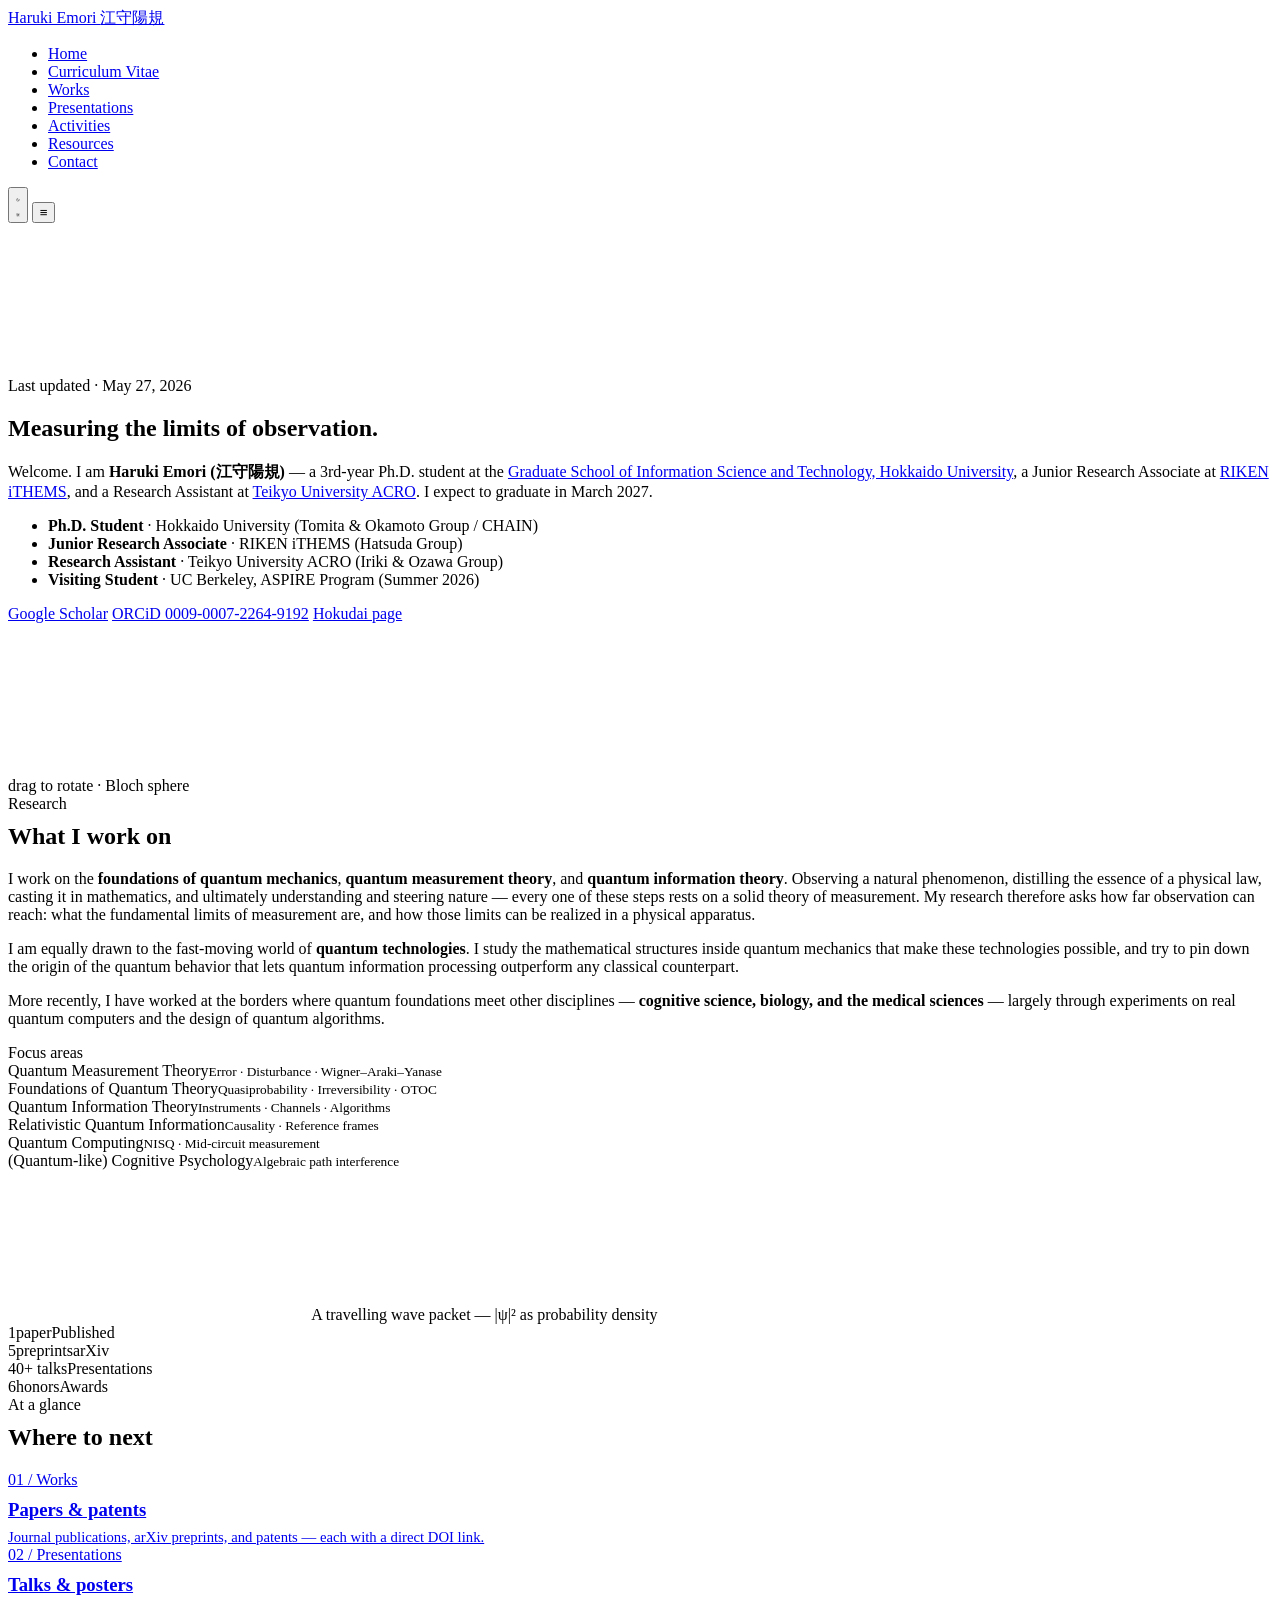
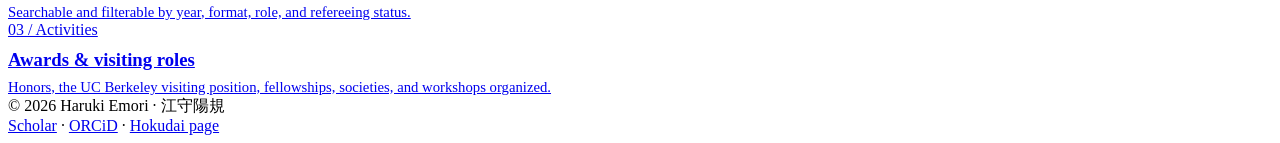
==== index.html @ 1e2b25ac "Add files via upload" ====
<!DOCTYPE html>
<html lang="en">
<head>
  <meta charset="UTF-8" />
  <meta name="viewport" content="width=device-width, initial-scale=1.0" />
  <title>Haruki Emori — Quantum Measurement &amp; Foundations</title>
  <meta name="description" content="Personal site of Haruki Emori (江守陽規) — Ph.D. student at Hokkaido University working on quantum measurement theory, foundations of quantum theory, and quantum information." />
  <script>(function(){try{if(localStorage.getItem('he-theme')==='light')document.documentElement.setAttribute('data-theme','light');}catch(e){}})();</script>
  <link rel="preconnect" href="https://fonts.googleapis.com">
  <link rel="preconnect" href="https://fonts.gstatic.com" crossorigin>
  <link href="https://fonts.googleapis.com/css2?family=Fraunces:ital,opsz,wght@0,9..144,400;0,9..144,500;0,9..144,600;1,9..144,400;1,9..144,500&amp;family=IBM+Plex+Mono:wght@400;500&amp;family=IBM+Plex+Sans:wght@300;400;500;600;700&amp;display=swap" rel="stylesheet">
  <link rel="stylesheet" href="assets/css/style.css">
</head>
<body>
  <div class="bg-field"></div>
  <div class="bg-grid"></div>
  <div class="bg-noise"></div>

  <header class="site-header">
    <div class="wrap nav-inner">
      <a href="index.html" class="brand">
        <span class="brand-mark"></span>
        <span>Haruki Emori <span class="brand-jp">江守陽規</span></span>
      </a>
      <nav class="primary" aria-label="Primary">
        <ul>
          <li><a href="index.html" class="active">Home</a></li>
          <li><a href="cv.html">Curriculum Vitae</a></li>
          <li><a href="works.html">Works</a></li>
          <li><a href="presentations.html">Presentations</a></li>
          <li><a href="activities.html">Activities</a></li>
          <li><a href="resources.html">Resources</a></li>
          <li><a href="contact.html">Contact</a></li>
        </ul>
      </nav>
      <div class="nav-cluster">
        <button class="theme-toggle" aria-label="Toggle light and dark theme" title="Toggle theme">
          <svg class="icon-moon" viewBox="0 0 24 24" fill="none" stroke="currentColor" stroke-width="2" stroke-linecap="round" stroke-linejoin="round"><path d="M21 12.79A9 9 0 1 1 11.21 3 7 7 0 0 0 21 12.79z"/></svg>
          <svg class="icon-sun" viewBox="0 0 24 24" fill="none" stroke="currentColor" stroke-width="2" stroke-linecap="round" stroke-linejoin="round"><circle cx="12" cy="12" r="4"/><path d="M12 2v2M12 20v2M4.93 4.93l1.41 1.41M17.66 17.66l1.41 1.41M2 12h2M20 12h2M6.34 17.66l-1.41 1.41M19.07 4.93l-1.41 1.41"/></svg>
        </button>
        <button class="nav-toggle" aria-label="Toggle navigation" aria-expanded="false">≡</button>
      </div>
    </div>
  </header>

  <main>
    <!-- ============ HERO ============ -->
    <section class="hero wrap reveal">
      <canvas id="interference" class="interference" aria-hidden="true"></canvas>

      <div class="hero-grid">
        <div>
          <div class="update-banner">
            <span class="pulse-dot"></span>
            Last updated · May 27, 2026
          </div>

          <h1 class="hero-title">
            Measuring the limits of <span class="accent">observation</span>.
          </h1>
          <p class="hero-sub">
            Welcome. I am <strong>Haruki Emori (江守陽規)</strong> — a 3rd-year Ph.D. student at the
            <a href="https://www.ist.hokudai.ac.jp/eng/">Graduate School of Information Science and Technology, Hokkaido University</a>,
            a Junior Research Associate at <a href="https://ithems.riken.jp/en">RIKEN iTHEMS</a>,
            and a Research Assistant at <a href="https://www.teikyo-u.ac.jp/en/affiliate/acro">Teikyo University ACRO</a>.
            I expect to graduate in March 2027.
          </p>

          <ul class="hero-roles">
            <li><strong>Ph.D. Student</strong> · Hokkaido University (Tomita &amp; Okamoto Group / CHAIN)</li>
            <li><strong>Junior Research Associate</strong> · RIKEN iTHEMS (Hatsuda Group)</li>
            <li><strong>Research Assistant</strong> · Teikyo University ACRO (Iriki &amp; Ozawa Group)</li>
            <li><strong>Visiting Student</strong> · UC Berkeley, ASPIRE Program (Summer 2026)</li>
          </ul>

          <div class="id-links">
            <a class="id-link" href="https://scholar.google.com/citations?user=4PC7-ycAAAAJ" target="_blank" rel="noopener"><span class="dot"></span> Google Scholar</a>
            <a class="id-link" href="https://orcid.org/0009-0007-2264-9192" target="_blank" rel="noopener"><span class="dot"></span> ORCiD 0009-0007-2264-9192</a>
            <a class="id-link" href="https://sites.google.com/elms.hokudai.ac.jp/haruki-emori/home" target="_blank" rel="noopener"><span class="dot"></span> Hokudai page</a>
          </div>
        </div>

        <div class="bloch-wrap" aria-hidden="true">
          <canvas id="bloch"></canvas>
          <div class="bloch-hint">drag to rotate · Bloch sphere</div>
        </div>
      </div>
    </section>

    <!-- ============ RESEARCH ============ -->
    <section class="block wrap reveal">
      <div class="block-head">
        <div>
          <span class="eyebrow">Research</span>
          <h2 style="margin-top:10px;">What I work on</h2>
        </div>
      </div>

      <div class="two-col">
        <div class="lead-prose">
          <p>
            I work on the <strong>foundations of quantum mechanics</strong>,
            <strong>quantum measurement theory</strong>, and <strong>quantum information theory</strong>.
            Observing a natural phenomenon, distilling the essence of a physical law, casting it in mathematics,
            and ultimately understanding and steering nature — every one of these steps rests on a solid theory of
            measurement. My research therefore asks how far observation can reach: what the fundamental limits of
            measurement are, and how those limits can be realized in a physical apparatus.
          </p>
          <p>
            I am equally drawn to the fast-moving world of <strong>quantum technologies</strong>. I study the
            mathematical structures inside quantum mechanics that make these technologies possible, and try to pin
            down the origin of the quantum behavior that lets quantum information processing outperform any classical
            counterpart.
          </p>
          <p>
            More recently, I have worked at the borders where quantum foundations meet other disciplines —
            <strong>cognitive science, biology, and the medical sciences</strong> — largely through experiments on
            real quantum computers and the design of quantum algorithms.
          </p>
        </div>

        <div>
          <span class="eyebrow">Focus areas</span>
          <div class="interests" style="grid-template-columns:1fr;">
            <div class="interest">Quantum Measurement Theory<small>Error · Disturbance · Wigner–Araki–Yanase</small></div>
            <div class="interest">Foundations of Quantum Theory<small>Quasiprobability · Irreversibility · OTOC</small></div>
            <div class="interest">Quantum Information Theory<small>Instruments · Channels · Algorithms</small></div>
            <div class="interest">Relativistic Quantum Information<small>Causality · Reference frames</small></div>
            <div class="interest">Quantum Computing<small>NISQ · Mid-circuit measurement</small></div>
            <div class="interest">(Quantum-like) Cognitive Psychology<small>Algebraic path interference</small></div>
          </div>
        </div>
      </div>

      <!-- Wavefunction / probability cloud strip -->
      <div class="wave-strip">
        <canvas id="wave" aria-hidden="true"></canvas>
        <span class="wave-caption">A travelling wave packet — |ψ|² as probability density</span>
      </div>

      <div class="stats">
        <div class="stat"><span class="stat-num">1<span class="unit">paper</span></span><span class="stat-label">Published</span></div>
        <div class="stat"><span class="stat-num">5<span class="unit">preprints</span></span><span class="stat-label">arXiv</span></div>
        <div class="stat"><span class="stat-num">40<span class="unit">+ talks</span></span><span class="stat-label">Presentations</span></div>
        <div class="stat"><span class="stat-num">6<span class="unit">honors</span></span><span class="stat-label">Awards</span></div>
      </div>
    </section>

    <!-- ============ AT A GLANCE ============ -->
    <section class="block wrap reveal">
      <div class="block-head">
        <div>
          <span class="eyebrow">At a glance</span>
          <h2 style="margin-top:10px;">Where to next</h2>
        </div>
      </div>
      <div class="quick-grid">
        <a href="works.html" class="card">
          <span class="eyebrow">01 / Works</span>
          <h3 style="margin:10px 0 8px;">Papers &amp; patents</h3>
          <p style="color:var(--ink-mute); font-size:0.92rem; margin:0;">Journal publications, arXiv preprints, and patents — each with a direct DOI link.</p>
        </a>
        <a href="presentations.html" class="card">
          <span class="eyebrow">02 / Presentations</span>
          <h3 style="margin:10px 0 8px;">Talks &amp; posters</h3>
          <p style="color:var(--ink-mute); font-size:0.92rem; margin:0;">Searchable and filterable by year, format, role, and refereeing status.</p>
        </a>
        <a href="activities.html" class="card">
          <span class="eyebrow">03 / Activities</span>
          <h3 style="margin:10px 0 8px;">Awards &amp; visiting roles</h3>
          <p style="color:var(--ink-mute); font-size:0.92rem; margin:0;">Honors, the UC Berkeley visiting position, fellowships, societies, and workshops organized.</p>
        </a>
      </div>
    </section>
  </main>

  <footer class="site-footer">
    <div class="wrap foot-inner">
      <div>© 2026 Haruki Emori · 江守陽規</div>
      <div>
        <a href="https://scholar.google.com/citations?user=4PC7-ycAAAAJ">Scholar</a> ·
        <a href="https://orcid.org/0009-0007-2264-9192">ORCiD</a> ·
        <a href="https://sites.google.com/elms.hokudai.ac.jp/haruki-emori/home">Hokudai page</a>
      </div>
    </div>
  </footer>

  <script src="assets/js/site.js"></script>
  <script>
    startInterference("interference");
    startBloch("bloch");
    startWavefunction("wave");
  </script>
</body>
</html>
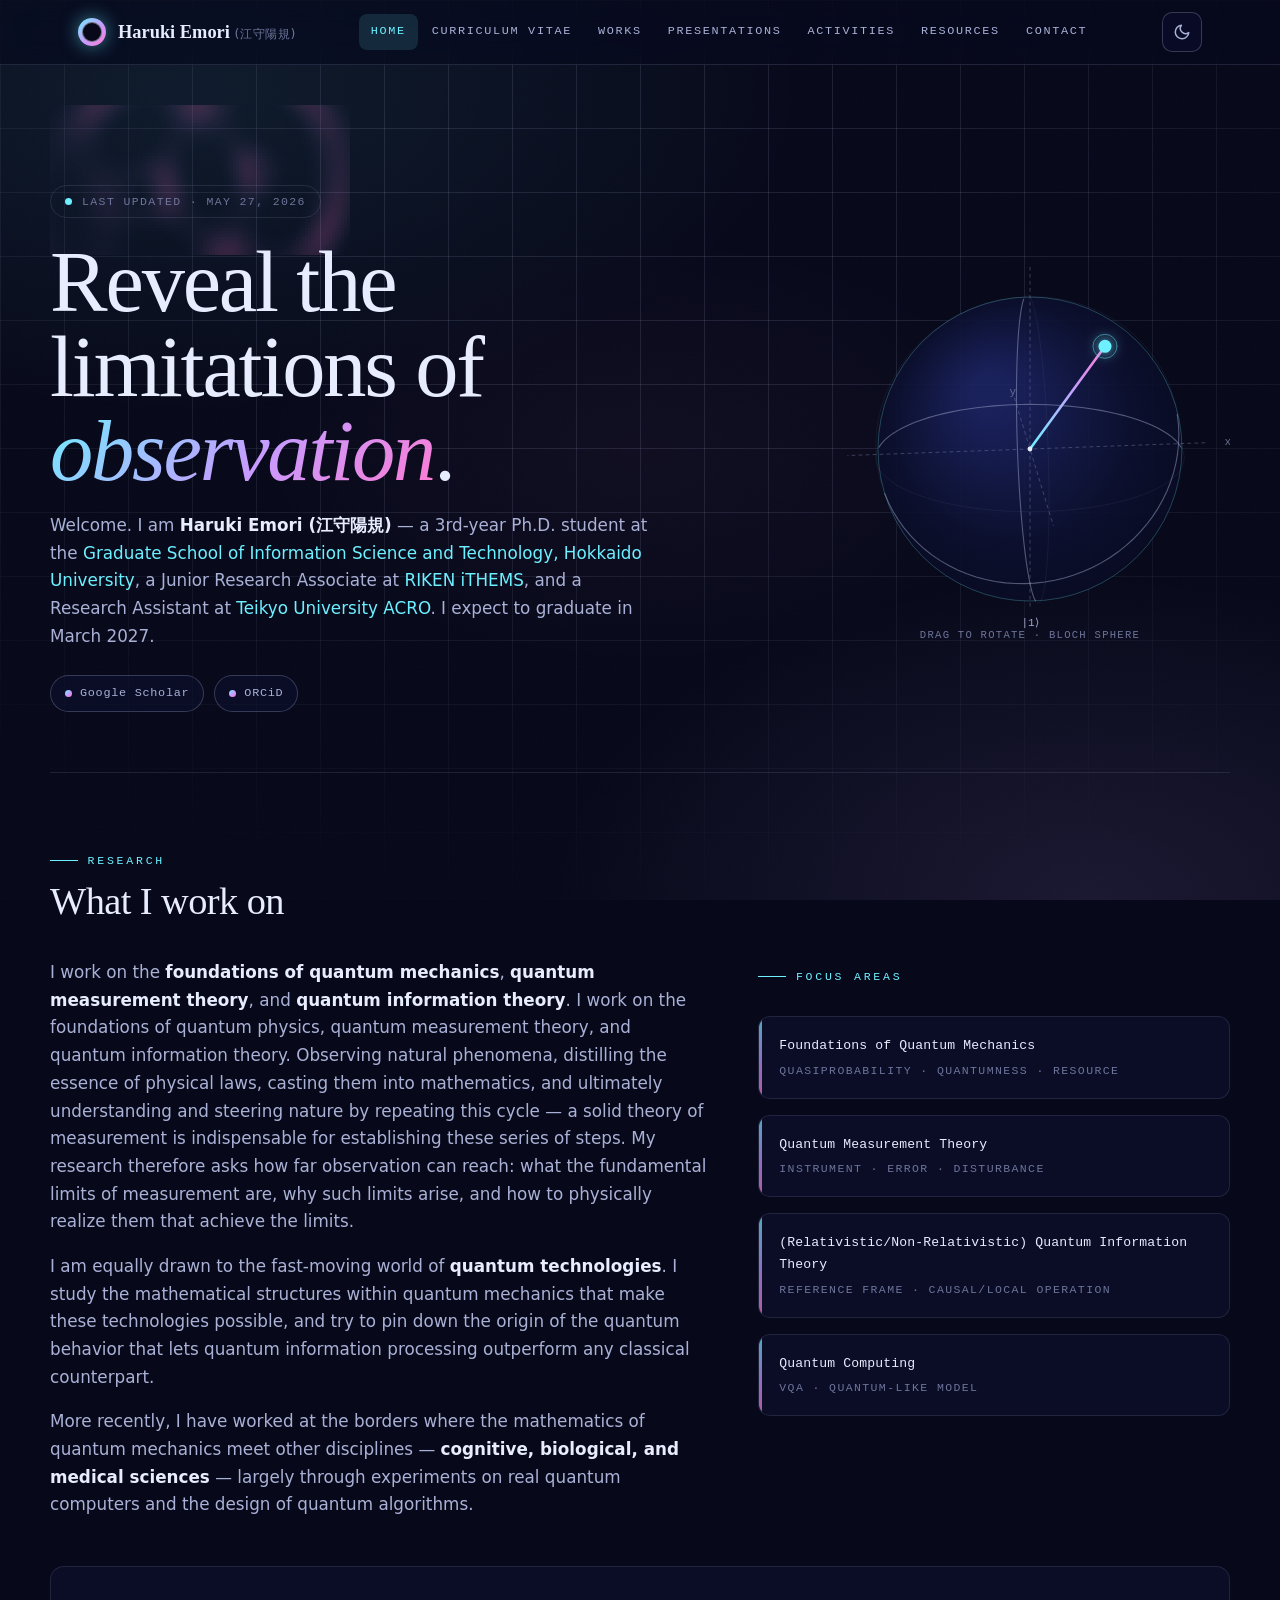
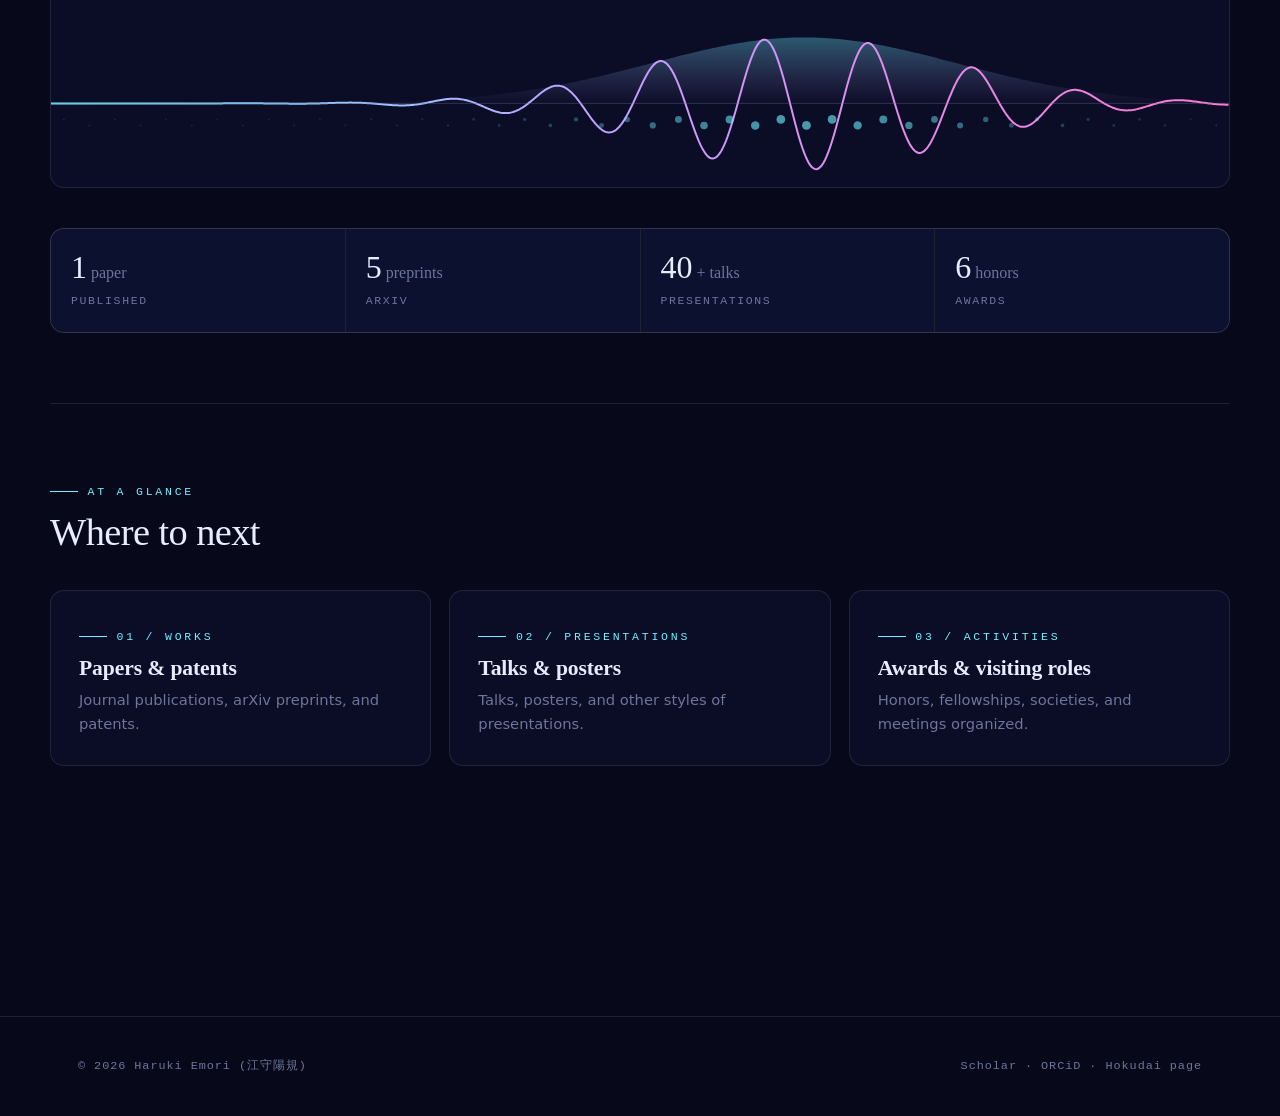
==== commit ea817545: "Update name formatting and text clarity in index.html" ====
--- a/index.html
+++ b/index.html
@@ -20,7 +20,7 @@
     <div class="wrap nav-inner">
       <a href="index.html" class="brand">
         <span class="brand-mark"></span>
-        <span>Haruki Emori <span class="brand-jp">江守陽規</span></span>
+        <span>Haruki Emori <span class="brand-jp">(江守陽規)</span></span>
       </a>
       <nav class="primary" aria-label="Primary">
         <ul>
@@ -56,7 +56,7 @@
           </div>
 
           <h1 class="hero-title">
-            Measuring the limits of <span class="accent">observation</span>.
+            Reveal the limitations of <span class="accent">observation</span>.
           </h1>
           <p class="hero-sub">
             Welcome. I am <strong>Haruki Emori (江守陽規)</strong> — a 3rd-year Ph.D. student at the
@@ -66,17 +66,9 @@
             I expect to graduate in March 2027.
           </p>
 
-          <ul class="hero-roles">
-            <li><strong>Ph.D. Student</strong> · Hokkaido University (Tomita &amp; Okamoto Group / CHAIN)</li>
-            <li><strong>Junior Research Associate</strong> · RIKEN iTHEMS (Hatsuda Group)</li>
-            <li><strong>Research Assistant</strong> · Teikyo University ACRO (Iriki &amp; Ozawa Group)</li>
-            <li><strong>Visiting Student</strong> · UC Berkeley, ASPIRE Program (Summer 2026)</li>
-          </ul>
-
           <div class="id-links">
             <a class="id-link" href="https://scholar.google.com/citations?user=4PC7-ycAAAAJ" target="_blank" rel="noopener"><span class="dot"></span> Google Scholar</a>
-            <a class="id-link" href="https://orcid.org/0009-0007-2264-9192" target="_blank" rel="noopener"><span class="dot"></span> ORCiD 0009-0007-2264-9192</a>
-            <a class="id-link" href="https://sites.google.com/elms.hokudai.ac.jp/haruki-emori/home" target="_blank" rel="noopener"><span class="dot"></span> Hokudai page</a>
+            <a class="id-link" href="https://orcid.org/0009-0007-2264-9192" target="_blank" rel="noopener"><span class="dot"></span> ORCiD</a>
           </div>
         </div>
 
@@ -101,20 +93,22 @@
           <p>
             I work on the <strong>foundations of quantum mechanics</strong>,
             <strong>quantum measurement theory</strong>, and <strong>quantum information theory</strong>.
-            Observing a natural phenomenon, distilling the essence of a physical law, casting it in mathematics,
-            and ultimately understanding and steering nature — every one of these steps rests on a solid theory of
-            measurement. My research therefore asks how far observation can reach: what the fundamental limits of
-            measurement are, and how those limits can be realized in a physical apparatus.
+            I work on the foundations of quantum physics, quantum measurement theory, and quantum information theory.
+            Observing natural phenomena, distilling the essence of physical laws, casting them into mathematics, 
+            and ultimately understanding and steering nature by repeating this cycle — a solid theory of measurement 
+            is indispensable for establishing these series of steps. My research therefore asks how far observation 
+            can reach: what the fundamental limits of measurement are, why such limits arise, and how to physically 
+            realize them that achieve the limits.
           </p>
           <p>
             I am equally drawn to the fast-moving world of <strong>quantum technologies</strong>. I study the
-            mathematical structures inside quantum mechanics that make these technologies possible, and try to pin
+            mathematical structures within quantum mechanics that make these technologies possible, and try to pin
             down the origin of the quantum behavior that lets quantum information processing outperform any classical
             counterpart.
           </p>
           <p>
-            More recently, I have worked at the borders where quantum foundations meet other disciplines —
-            <strong>cognitive science, biology, and the medical sciences</strong> — largely through experiments on
+            More recently, I have worked at the borders where the mathematics of quantum mechanics meet other disciplines —
+            <strong>cognitive, biological, and medical sciences</strong> — largely through experiments on
             real quantum computers and the design of quantum algorithms.
           </p>
         </div>
@@ -122,12 +116,10 @@
         <div>
           <span class="eyebrow">Focus areas</span>
           <div class="interests" style="grid-template-columns:1fr;">
-            <div class="interest">Quantum Measurement Theory<small>Error · Disturbance · Wigner–Araki–Yanase</small></div>
-            <div class="interest">Foundations of Quantum Theory<small>Quasiprobability · Irreversibility · OTOC</small></div>
-            <div class="interest">Quantum Information Theory<small>Instruments · Channels · Algorithms</small></div>
-            <div class="interest">Relativistic Quantum Information<small>Causality · Reference frames</small></div>
-            <div class="interest">Quantum Computing<small>NISQ · Mid-circuit measurement</small></div>
-            <div class="interest">(Quantum-like) Cognitive Psychology<small>Algebraic path interference</small></div>
+            <div class="interest">Foundations of Quantum Mechanics<small>Quasiprobability · Quantumness · Resource</small></div>
+            <div class="interest">Quantum Measurement Theory<small>Instrument · Error · Disturbance</small></div>
+            <div class="interest">(Relativistic/Non-Relativistic) Quantum Information Theory<small>Reference frame · Causal/Local operation</small></div>
+            <div class="interest">Quantum Computing<small>VQA · Quantum-like model</small></div>
           </div>
         </div>
       </div>
@@ -135,7 +127,6 @@
       <!-- Wavefunction / probability cloud strip -->
       <div class="wave-strip">
         <canvas id="wave" aria-hidden="true"></canvas>
-        <span class="wave-caption">A travelling wave packet — |ψ|² as probability density</span>
       </div>
 
       <div class="stats">
@@ -158,17 +149,17 @@
         <a href="works.html" class="card">
           <span class="eyebrow">01 / Works</span>
           <h3 style="margin:10px 0 8px;">Papers &amp; patents</h3>
-          <p style="color:var(--ink-mute); font-size:0.92rem; margin:0;">Journal publications, arXiv preprints, and patents — each with a direct DOI link.</p>
+          <p style="color:var(--ink-mute); font-size:0.92rem; margin:0;">Journal publications, arXiv preprints, and patents.</p>
         </a>
         <a href="presentations.html" class="card">
           <span class="eyebrow">02 / Presentations</span>
           <h3 style="margin:10px 0 8px;">Talks &amp; posters</h3>
-          <p style="color:var(--ink-mute); font-size:0.92rem; margin:0;">Searchable and filterable by year, format, role, and refereeing status.</p>
+          <p style="color:var(--ink-mute); font-size:0.92rem; margin:0;">Talks, posters, and other styles of presentations.</p>
         </a>
         <a href="activities.html" class="card">
           <span class="eyebrow">03 / Activities</span>
           <h3 style="margin:10px 0 8px;">Awards &amp; visiting roles</h3>
-          <p style="color:var(--ink-mute); font-size:0.92rem; margin:0;">Honors, the UC Berkeley visiting position, fellowships, societies, and workshops organized.</p>
+          <p style="color:var(--ink-mute); font-size:0.92rem; margin:0;">Honors, fellowships, societies, and meetings organized.</p>
         </a>
       </div>
     </section>
@@ -176,7 +167,7 @@
 
   <footer class="site-footer">
     <div class="wrap foot-inner">
-      <div>© 2026 Haruki Emori · 江守陽規</div>
+      <div>© 2026 Haruki Emori (江守陽規)</div>
       <div>
         <a href="https://scholar.google.com/citations?user=4PC7-ycAAAAJ">Scholar</a> ·
         <a href="https://orcid.org/0009-0007-2264-9192">ORCiD</a> ·
--- a/assets/css/style.css
+++ b/assets/css/style.css
@@ -0,0 +1,580 @@
+/* =========================================================
+   Haruki Emori — personal site
+   A quantum-themed academic site with dual (dark / light)
+   palettes. Editorial serif display, monospaced metadata,
+   soft quantum-glow accents.
+
+   Theme is controlled by [data-theme="light"] on <html>.
+   Default (no attribute) = dark "observatory" mode.
+   ========================================================= */
+
+/* ----------------------------------------------------------
+   THEME TOKENS
+   ---------------------------------------------------------- */
+:root {
+  /* Dark "observatory" palette (default) */
+  --bg: #07091a;
+  --bg-elev: #0d1130;
+  --bg-soft: #11163a;
+  --panel: rgba(13, 17, 48, 0.55);
+  --panel-solid: #0d1130;
+
+  --ink: #e8ecff;
+  --ink-soft: #aab1d6;
+  --ink-mute: #6e759a;
+
+  --line: rgba(170, 177, 214, 0.14);
+  --line-strong: rgba(170, 177, 214, 0.28);
+
+  --cyan: #6df0ff;
+  --violet: #c79bff;
+  --magenta: #ff7ad1;
+  --amber: #ffd089;
+
+  /* link / accent ink that reads well on this bg */
+  --accent: #6df0ff;
+  --accent-ink: #6df0ff;
+  --on-accent: #07091a;
+
+  --grad-q: linear-gradient(135deg, #6df0ff 0%, #c79bff 55%, #ff7ad1 100%);
+
+  --header-bg: rgba(7, 9, 26, 0.62);
+  --chip-bg: rgba(13, 17, 48, 0.5);
+  --tag-neutral-bg: rgba(255, 255, 255, 0.04);
+
+  --shadow-1: 0 4px 30px rgba(0, 0, 0, 0.35);
+  --shadow-glow: 0 0 60px rgba(109, 240, 255, 0.08);
+
+  /* shared, theme-independent */
+  --serif: "Fraunces", "Cormorant Garamond", "Source Serif Pro", Georgia, serif;
+  --sans:  "IBM Plex Sans", "Inter", system-ui, -apple-system, sans-serif;
+  --mono:  "IBM Plex Mono", "JetBrains Mono", ui-monospace, monospace;
+
+  --maxw: 1180px;
+  --maxw-narrow: 920px;
+  --radius: 14px;
+
+  --bloch-grad-a: #1c2461;
+  --bloch-grad-b: #0d1130;
+  --bloch-grad-c: #07091a;
+}
+
+/* Light "daylight" palette */
+[data-theme="light"] {
+  --bg: #f6f7fb;
+  --bg-elev: #ffffff;
+  --bg-soft: #eef1f8;
+  --panel: rgba(255, 255, 255, 0.85);
+  --panel-solid: #ffffff;
+
+  --ink: #14183a;
+  --ink-soft: #3c4366;
+  --ink-mute: #6b7299;
+
+  --line: rgba(20, 24, 58, 0.12);
+  --line-strong: rgba(20, 24, 58, 0.24);
+
+  --cyan: #0a8fb0;
+  --violet: #7a4fd0;
+  --magenta: #c43c8f;
+  --amber: #b87400;
+
+  --accent: #0a7fae;
+  --accent-ink: #0a7fae;
+  --on-accent: #ffffff;
+
+  --grad-q: linear-gradient(135deg, #0a8fb0 0%, #7a4fd0 55%, #c43c8f 100%);
+
+  --header-bg: rgba(246, 247, 251, 0.78);
+  --chip-bg: rgba(255, 255, 255, 0.8);
+  --tag-neutral-bg: rgba(20, 24, 58, 0.04);
+
+  --shadow-1: 0 6px 30px rgba(20, 24, 58, 0.10);
+  --shadow-glow: 0 0 60px rgba(10, 143, 176, 0.06);
+
+  --bloch-grad-a: #dbe6ff;
+  --bloch-grad-b: #eef1fb;
+  --bloch-grad-c: #ffffff;
+}
+
+* { box-sizing: border-box; }
+html, body { margin: 0; padding: 0; }
+html { scroll-behavior: smooth; -webkit-text-size-adjust: 100%; }
+
+body {
+  background: var(--bg);
+  color: var(--ink);
+  font-family: var(--sans);
+  font-size: 16px;
+  line-height: 1.65;
+  font-feature-settings: "ss01", "cv11";
+  -webkit-font-smoothing: antialiased;
+  -moz-osx-font-smoothing: grayscale;
+  overflow-x: hidden;
+  transition: background-color 350ms ease, color 350ms ease;
+}
+
+/* ----------------------------------------------------------
+   ATMOSPHERIC BACKDROP
+   ---------------------------------------------------------- */
+.bg-field {
+  position: fixed; inset: 0; z-index: -3;
+  transition: opacity 350ms ease;
+  background:
+    radial-gradient(ellipse 80% 60% at 15% 10%, rgba(109, 240, 255, 0.08) 0%, transparent 60%),
+    radial-gradient(ellipse 70% 60% at 85% 100%, rgba(199, 155, 255, 0.10) 0%, transparent 60%),
+    radial-gradient(ellipse 50% 40% at 50% 50%, rgba(255, 122, 209, 0.04) 0%, transparent 60%),
+    var(--bg);
+}
+[data-theme="light"] .bg-field {
+  background:
+    radial-gradient(ellipse 80% 60% at 12% 6%, rgba(10, 143, 176, 0.10) 0%, transparent 55%),
+    radial-gradient(ellipse 70% 60% at 90% 100%, rgba(122, 79, 208, 0.10) 0%, transparent 55%),
+    radial-gradient(ellipse 50% 40% at 50% 50%, rgba(196, 60, 143, 0.05) 0%, transparent 60%),
+    var(--bg);
+}
+.bg-grid {
+  position: fixed; inset: 0; z-index: -2; pointer-events: none;
+  background-image:
+    linear-gradient(var(--line) 1px, transparent 1px),
+    linear-gradient(90deg, var(--line) 1px, transparent 1px);
+  background-size: 64px 64px;
+  mask-image: radial-gradient(ellipse 90% 80% at 50% 30%, #000 30%, transparent 90%);
+  -webkit-mask-image: radial-gradient(ellipse 90% 80% at 50% 30%, #000 30%, transparent 90%);
+}
+.bg-noise {
+  position: fixed; inset: 0; z-index: -1; pointer-events: none; opacity: 0.04;
+  background-image: url("data:image/svg+xml;utf8,<svg xmlns='http://www.w3.org/2000/svg' width='160' height='160'><filter id='n'><feTurbulence type='fractalNoise' baseFrequency='0.9' numOctaves='2' stitchTiles='stitch'/></filter><rect width='100%25' height='100%25' filter='url(%23n)' opacity='0.55'/></svg>");
+}
+[data-theme="light"] .bg-noise { opacity: 0.025; }
+
+/* ----------------------------------------------------------
+   TYPOGRAPHY
+   ---------------------------------------------------------- */
+h1, h2, h3, h4 { font-family: var(--serif); font-weight: 500; letter-spacing: -0.01em; line-height: 1.12; margin: 0; color: var(--ink); }
+h1 { font-size: clamp(2.6rem, 6vw, 4.6rem); }
+h2 { font-size: clamp(1.8rem, 3vw, 2.6rem); }
+h3 { font-size: 1.35rem; font-weight: 600; letter-spacing: -0.005em; }
+h4 { font-size: 1.05rem; font-weight: 600; }
+
+p { margin: 0 0 1em; color: var(--ink-soft); }
+a {
+  color: var(--accent-ink); text-decoration: none;
+  transition: color 160ms ease, border-color 160ms ease;
+  border-bottom: 1px solid transparent;
+}
+a:hover { color: var(--ink); border-bottom-color: var(--accent); }
+
+.mono { font-family: var(--mono); letter-spacing: -0.01em; }
+.uppercase { text-transform: uppercase; letter-spacing: 0.18em; }
+.eyebrow {
+  font-family: var(--mono);
+  font-size: 0.72rem;
+  text-transform: uppercase;
+  letter-spacing: 0.24em;
+  color: var(--accent-ink);
+  display: inline-flex;
+  align-items: center;
+  gap: 0.6rem;
+}
+.eyebrow::before { content: ""; width: 28px; height: 1px; background: var(--accent); display: inline-block; }
+
+/* ----------------------------------------------------------
+   LAYOUT
+   ---------------------------------------------------------- */
+.wrap { max-width: var(--maxw); margin: 0 auto; padding: 0 28px; }
+.wrap-narrow { max-width: var(--maxw-narrow); margin: 0 auto; padding: 0 28px; }
+main { padding: 40px 0 120px; }
+
+/* ----------------------------------------------------------
+   HEADER / NAV
+   ---------------------------------------------------------- */
+header.site-header {
+  position: sticky; top: 0; z-index: 50;
+  backdrop-filter: blur(14px) saturate(140%);
+  -webkit-backdrop-filter: blur(14px) saturate(140%);
+  background: var(--header-bg);
+  border-bottom: 1px solid var(--line);
+  transition: background-color 350ms ease, border-color 350ms ease;
+}
+.nav-inner { display: flex; align-items: center; justify-content: space-between; height: 64px; gap: 14px; }
+.brand {
+  display: flex; align-items: center; gap: 12px;
+  font-family: var(--serif); font-size: 1.15rem; font-weight: 600;
+  color: var(--ink); border-bottom: none !important; flex: 0 0 auto;
+}
+.brand:hover { color: var(--accent-ink); }
+.brand-mark {
+  width: 28px; height: 28px; border-radius: 50%;
+  background: var(--grad-q);
+  box-shadow: 0 0 18px rgba(109, 240, 255, 0.5);
+  position: relative; flex: 0 0 28px;
+}
+.brand-mark::after {
+  content: ""; position: absolute; inset: 4px;
+  border-radius: 50%; background: var(--bg);
+  border: 1px solid rgba(255, 255, 255, 0.4);
+}
+.brand-jp { font-family: var(--sans); font-size: 0.78rem; color: var(--ink-mute); letter-spacing: 0.05em; font-weight: 400; }
+
+.nav-cluster { display: flex; align-items: center; gap: 8px; }
+
+nav.primary ul { display: flex; list-style: none; gap: 2px; margin: 0; padding: 0; }
+nav.primary a {
+  display: inline-block; padding: 8px 12px;
+  color: var(--ink-soft); font-family: var(--mono); font-size: 0.74rem;
+  text-transform: uppercase; letter-spacing: 0.14em;
+  border-radius: 8px; border-bottom: none;
+  transition: background 160ms ease, color 160ms ease;
+}
+nav.primary a:hover { background: color-mix(in srgb, var(--accent) 10%, transparent); color: var(--ink); }
+nav.primary a.active { color: var(--accent-ink); background: color-mix(in srgb, var(--accent) 12%, transparent); }
+
+/* Theme toggle button */
+.theme-toggle {
+  flex: 0 0 auto;
+  width: 40px; height: 40px; border-radius: 10px;
+  display: inline-flex; align-items: center; justify-content: center;
+  background: var(--chip-bg);
+  border: 1px solid var(--line-strong);
+  color: var(--ink-soft);
+  cursor: pointer;
+  transition: color 160ms ease, border-color 160ms ease, background 160ms ease;
+}
+.theme-toggle:hover { color: var(--accent-ink); border-color: var(--accent); }
+.theme-toggle svg { width: 18px; height: 18px; }
+.theme-toggle .icon-sun { display: none; }
+.theme-toggle .icon-moon { display: block; }
+[data-theme="light"] .theme-toggle .icon-sun { display: block; }
+[data-theme="light"] .theme-toggle .icon-moon { display: none; }
+
+.nav-toggle {
+  display: none;
+  background: var(--chip-bg); border: 1px solid var(--line-strong); color: var(--ink);
+  width: 40px; height: 40px; border-radius: 10px; cursor: pointer; font-family: var(--mono); font-size: 1.1rem;
+}
+
+@media (max-width: 940px) {
+  nav.primary {
+    position: fixed; inset: 64px 0 auto 0;
+    background: var(--panel-solid);
+    border-bottom: 1px solid var(--line); display: none;
+  }
+  nav.primary.open { display: block; }
+  nav.primary ul { flex-direction: column; gap: 0; padding: 12px 28px 20px; }
+  nav.primary a { display: block; padding: 14px 8px; border-bottom: 1px solid var(--line) !important; }
+  nav.primary a:last-child { border-bottom: none !important; }
+  .nav-toggle { display: inline-flex; align-items: center; justify-content: center; }
+}
+
+/* ----------------------------------------------------------
+   HERO
+   ---------------------------------------------------------- */
+.hero { position: relative; padding: 80px 0 60px; isolation: isolate; }
+.hero-grid { display: grid; grid-template-columns: 1.5fr 1fr; gap: 56px; align-items: center; }
+.hero-title { font-size: clamp(3rem, 7vw, 5.4rem); letter-spacing: -0.025em; font-weight: 400; line-height: 0.98; margin-bottom: 18px; }
+.hero-title .accent {
+  background: var(--grad-q);
+  -webkit-background-clip: text; background-clip: text;
+  color: transparent; font-style: italic;
+}
+.hero-sub { font-size: 1.05rem; color: var(--ink-soft); max-width: 56ch; margin-bottom: 24px; }
+.hero-sub strong { color: var(--ink); }
+
+.hero-roles { list-style: none; margin: 0 0 26px; padding: 0; display: flex; flex-direction: column; gap: 6px; font-family: var(--mono); font-size: 0.82rem; color: var(--ink-mute); }
+.hero-roles li::before { content: "▸"; color: var(--accent-ink); margin-right: 10px; }
+.hero-roles strong { color: var(--ink); font-weight: 500; }
+
+/* profile links row (Scholar / ORCiD / etc) */
+.id-links { display: flex; flex-wrap: wrap; gap: 10px; }
+.id-link {
+  display: inline-flex; align-items: center; gap: 8px;
+  font-family: var(--mono); font-size: 0.74rem; letter-spacing: 0.06em;
+  padding: 8px 14px; border-radius: 999px;
+  border: 1px solid var(--line-strong); background: var(--chip-bg);
+  color: var(--ink-soft);
+}
+.id-link:hover { color: var(--accent-ink); border-color: var(--accent); }
+.id-link .dot { width: 7px; height: 7px; border-radius: 50%; background: var(--grad-q); flex: 0 0 7px; }
+
+.bloch-wrap { position: relative; width: 100%; aspect-ratio: 1 / 1; max-width: 400px; margin-left: auto; }
+.bloch-wrap canvas { width: 100%; height: 100%; display: block; cursor: grab; touch-action: none; }
+.bloch-wrap canvas:active { cursor: grabbing; }
+.bloch-hint {
+  position: absolute; bottom: 4px; left: 0; right: 0; text-align: center;
+  font-family: var(--mono); font-size: 0.66rem; letter-spacing: 0.12em; text-transform: uppercase;
+  color: var(--ink-mute); pointer-events: none;
+}
+
+@media (max-width: 900px) {
+  .hero-grid { grid-template-columns: 1fr; gap: 36px; }
+  .bloch-wrap { max-width: 300px; margin: 0 auto; }
+}
+
+/* interference canvas behind hero */
+.interference { position: absolute; inset: 0; z-index: -1; opacity: 0.5; pointer-events: none; }
+[data-theme="light"] .interference { opacity: 0.32; mix-blend-mode: multiply; }
+
+/* ----------------------------------------------------------
+   SECTIONS
+   ---------------------------------------------------------- */
+section.block { padding: 70px 0; border-top: 1px solid var(--line); position: relative; }
+section.block:first-of-type { border-top: none; }
+.block-head { display: flex; align-items: baseline; justify-content: space-between; gap: 20px; margin-bottom: 36px; flex-wrap: wrap; }
+.block-head h2 { letter-spacing: -0.015em; }
+.block-head .count { font-family: var(--mono); font-size: 0.78rem; color: var(--ink-mute); letter-spacing: 0.18em; text-transform: uppercase; }
+
+/* ----------------------------------------------------------
+   CARDS
+   ---------------------------------------------------------- */
+.card {
+  background: var(--panel);
+  border: 1px solid var(--line);
+  border-radius: var(--radius);
+  padding: 28px;
+  transition: border-color 200ms ease, transform 200ms ease, box-shadow 200ms ease;
+}
+.card:hover { border-color: var(--line-strong); }
+a.card:hover { transform: translateY(-3px); box-shadow: var(--shadow-1); }
+
+/* ----------------------------------------------------------
+   INTERESTS GRID
+   ---------------------------------------------------------- */
+.interests { display: grid; grid-template-columns: repeat(3, 1fr); gap: 16px; margin-top: 30px; }
+.interest {
+  padding: 18px 20px; border: 1px solid var(--line); border-radius: 12px;
+  background: var(--panel);
+  font-family: var(--mono); font-size: 0.82rem; color: var(--ink);
+  letter-spacing: 0.01em; position: relative; overflow: hidden;
+}
+.interest::before { content: ""; position: absolute; top: 0; left: 0; width: 3px; height: 100%; background: var(--grad-q); opacity: 0.7; }
+.interest small { display: block; color: var(--ink-mute); font-size: 0.72rem; margin-top: 4px; letter-spacing: 0.12em; text-transform: uppercase; }
+@media (max-width: 760px) { .interests { grid-template-columns: 1fr 1fr; } }
+@media (max-width: 480px) { .interests { grid-template-columns: 1fr; } }
+
+/* ----------------------------------------------------------
+   TIMELINE (CV)
+   ---------------------------------------------------------- */
+.timeline { position: relative; margin-top: 30px; }
+.timeline::before { content: ""; position: absolute; top: 0; bottom: 0; left: 168px; width: 1px; background: var(--line); }
+.t-item { display: grid; grid-template-columns: 160px 32px 1fr; gap: 0; padding: 18px 0; align-items: start; }
+.t-date { font-family: var(--mono); font-size: 0.78rem; color: var(--accent-ink); letter-spacing: 0.06em; padding-top: 2px; text-align: right; padding-right: 18px; }
+.t-dot {
+  width: 11px; height: 11px; border-radius: 50%;
+  background: var(--bg); border: 1.5px solid var(--accent);
+  margin: 8px auto 0; box-shadow: 0 0 0 4px color-mix(in srgb, var(--accent) 10%, transparent);
+}
+.t-body { padding-left: 6px; }
+.t-body strong { display: block; color: var(--ink); font-weight: 600; font-size: 1rem; margin-bottom: 4px; }
+.t-body .t-meta { color: var(--ink-mute); font-size: 0.9rem; }
+.t-body .t-meta a { color: var(--ink-soft); border-bottom: 1px dotted var(--line-strong); }
+.t-body .t-meta a:hover { color: var(--accent-ink); border-bottom-color: var(--accent); }
+
+@media (max-width: 700px) {
+  .timeline::before { left: 12px; }
+  .t-item { grid-template-columns: 24px 1fr; }
+  .t-date { grid-column: 1 / -1; text-align: left; padding: 0 0 6px 30px; }
+  .t-dot { margin: 6px 0 0; }
+}
+
+/* ----------------------------------------------------------
+   SEARCH + FILTER
+   ---------------------------------------------------------- */
+.search-bar { display: flex; gap: 12px; flex-wrap: wrap; margin-bottom: 22px; align-items: center; }
+.search-bar input[type="search"] {
+  flex: 1; min-width: 220px;
+  background: var(--panel); border: 1px solid var(--line); border-radius: 10px;
+  padding: 12px 16px; color: var(--ink); font-family: var(--sans); font-size: 0.95rem;
+  outline: none; transition: border-color 160ms ease, box-shadow 160ms ease;
+}
+.search-bar input[type="search"]:focus { border-color: var(--accent); box-shadow: 0 0 0 3px color-mix(in srgb, var(--accent) 18%, transparent); }
+.search-bar input[type="search"]::placeholder { color: var(--ink-mute); }
+
+.filter-row { display: flex; gap: 8px; flex-wrap: wrap; margin-bottom: 14px; align-items: center; }
+.filter-label { font-family: var(--mono); font-size: 0.72rem; color: var(--ink-mute); letter-spacing: 0.16em; text-transform: uppercase; margin-right: 6px; }
+.chip {
+  background: var(--chip-bg); border: 1px solid var(--line); color: var(--ink-soft);
+  padding: 7px 14px; border-radius: 999px;
+  font-family: var(--mono); font-size: 0.74rem; letter-spacing: 0.08em; text-transform: uppercase;
+  cursor: pointer; transition: all 160ms ease; font-weight: 400;
+}
+.chip:hover { color: var(--ink); border-color: var(--line-strong); }
+.chip.active { background: color-mix(in srgb, var(--accent) 14%, transparent); color: var(--accent-ink); border-color: var(--accent); }
+
+/* ----------------------------------------------------------
+   ENTRY LIST (papers / presentations / awards)
+   ---------------------------------------------------------- */
+.entry-list { list-style: none; padding: 0; margin: 0; }
+.entry {
+  position: relative; padding: 22px 0; border-bottom: 1px solid var(--line);
+  display: grid; grid-template-columns: 78px 1fr; gap: 22px; align-items: start;
+}
+.entry:last-child { border-bottom: none; }
+.entry-year { font-family: var(--mono); font-size: 0.78rem; color: var(--accent-ink); letter-spacing: 0.06em; padding-top: 4px; }
+.entry-title { font-family: var(--serif); font-size: 1.12rem; font-weight: 500; line-height: 1.35; color: var(--ink); margin: 0 0 6px; font-style: italic; }
+.entry-authors { font-size: 0.92rem; color: var(--ink-soft); margin-bottom: 6px; }
+.entry-authors .me { color: var(--ink); font-weight: 600; border-bottom: 1px solid var(--accent); }
+.entry-venue { font-family: var(--mono); font-size: 0.78rem; color: var(--ink-mute); letter-spacing: 0.02em; margin-bottom: 10px; }
+.entry-venue em { font-style: normal; color: var(--ink-soft); }
+.entry-links { display: flex; flex-wrap: wrap; gap: 8px; }
+.entry-links a {
+  display: inline-flex; align-items: center; gap: 6px;
+  font-family: var(--mono); font-size: 0.72rem; padding: 5px 11px;
+  background: color-mix(in srgb, var(--accent) 9%, transparent);
+  border: 1px solid color-mix(in srgb, var(--accent) 28%, transparent);
+  border-radius: 6px; color: var(--accent-ink);
+  text-transform: uppercase; letter-spacing: 0.1em;
+}
+.entry-links a:hover { background: color-mix(in srgb, var(--accent) 20%, transparent); color: var(--ink); border-color: var(--accent); }
+
+.entry-tags { display: inline-flex; flex-wrap: wrap; gap: 6px; }
+.entry-tag { font-family: var(--mono); font-size: 0.68rem; padding: 2px 9px; border-radius: 4px; letter-spacing: 0.1em; text-transform: uppercase; }
+.tag-talk      { background: color-mix(in srgb, var(--magenta) 14%, transparent); color: var(--magenta); border: 1px solid color-mix(in srgb, var(--magenta) 35%, transparent); }
+.tag-poster    { background: color-mix(in srgb, var(--violet) 14%, transparent); color: var(--violet); border: 1px solid color-mix(in srgb, var(--violet) 35%, transparent); }
+.tag-invited   { background: color-mix(in srgb, var(--amber) 14%, transparent); color: var(--amber); border: 1px solid color-mix(in srgb, var(--amber) 35%, transparent); }
+.tag-flash     { background: color-mix(in srgb, var(--cyan) 12%, transparent); color: var(--accent-ink); border: 1px solid color-mix(in srgb, var(--cyan) 32%, transparent); }
+.tag-intl      { background: var(--tag-neutral-bg); color: var(--ink-soft); border: 1px solid var(--line-strong); }
+.tag-domestic  { background: var(--tag-neutral-bg); color: var(--ink-mute); border: 1px solid var(--line); }
+.tag-refereed  { background: color-mix(in srgb, var(--cyan) 9%, transparent); color: var(--accent-ink); border: 1px solid color-mix(in srgb, var(--cyan) 24%, transparent); }
+
+@media (max-width: 640px) {
+  .entry { grid-template-columns: 1fr; gap: 6px; }
+  .entry-year { padding-top: 0; }
+}
+
+.empty-state { padding: 60px 0; text-align: center; color: var(--ink-mute); font-family: var(--mono); }
+
+/* ----------------------------------------------------------
+   PROFILE CARD (CV)
+   ---------------------------------------------------------- */
+.profile-head { display: grid; grid-template-columns: 220px 1fr; gap: 36px; align-items: start; padding: 36px 0 50px; border-bottom: 1px solid var(--line); margin-bottom: 40px; }
+.profile-photo { width: 220px; height: 220px; border-radius: 18px; background: var(--bg-soft); position: relative; overflow: hidden; border: 1px solid var(--line-strong); box-shadow: var(--shadow-1); }
+.profile-photo img { width: 100%; height: 100%; object-fit: cover; display: block; }
+.profile-photo::after { content: ""; position: absolute; inset: 0; background: linear-gradient(135deg, transparent 60%, color-mix(in srgb, var(--cyan) 18%, transparent) 100%); pointer-events: none; }
+.profile-meta dl { display: grid; grid-template-columns: 140px 1fr; gap: 6px 18px; margin: 0; font-size: 0.92rem; }
+.profile-meta dt { font-family: var(--mono); font-size: 0.74rem; color: var(--ink-mute); letter-spacing: 0.14em; text-transform: uppercase; padding-top: 4px; }
+.profile-meta dd { margin: 0; color: var(--ink-soft); padding-top: 2px; }
+
+@media (max-width: 720px) {
+  .profile-head { grid-template-columns: 1fr; gap: 24px; }
+  .profile-photo { width: 180px; height: 180px; margin: 0 auto; }
+  .profile-meta dl { grid-template-columns: 110px 1fr; }
+}
+
+/* ----------------------------------------------------------
+   CONTACT
+   ---------------------------------------------------------- */
+.contact-grid { display: grid; grid-template-columns: 1fr 1fr; gap: 24px; margin-top: 28px; }
+.contact-card { padding: 28px; border-radius: var(--radius); border: 1px solid var(--line); background: var(--panel); }
+.contact-card h3 { margin-bottom: 14px; }
+.contact-card .label { font-family: var(--mono); font-size: 0.72rem; color: var(--ink-mute); letter-spacing: 0.14em; text-transform: uppercase; display: block; margin-bottom: 6px; }
+.contact-email { font-family: var(--mono); font-size: 1rem; color: var(--ink); }
+@media (max-width: 720px) { .contact-grid { grid-template-columns: 1fr; } }
+
+/* ----------------------------------------------------------
+   RESOURCES
+   ---------------------------------------------------------- */
+.res-grid { display: grid; grid-template-columns: 1fr 1fr; gap: 24px; }
+@media (max-width: 720px) { .res-grid { grid-template-columns: 1fr; } }
+.res-list { list-style: none; padding: 0; margin: 0; }
+.res-list li { padding: 14px 0; border-bottom: 1px solid var(--line); font-size: 0.95rem; color: var(--ink-soft); }
+.res-list li:last-child { border-bottom: none; }
+.res-list .when { font-family: var(--mono); font-size: 0.74rem; color: var(--accent-ink); letter-spacing: 0.06em; display: block; margin-bottom: 2px; }
+.res-note { margin-top: 28px; font-family: var(--mono); font-size: 0.8rem; color: var(--ink-mute); letter-spacing: 0.04em; border: 1px dashed var(--line-strong); border-radius: 12px; padding: 16px 20px; }
+
+/* conference acronym chip used on resources page */
+.conf-acro { font-family: var(--mono); color: var(--accent-ink); font-weight: 500; }
+
+/* ----------------------------------------------------------
+   ACTIVITIES — visiting positions / highlight cards
+   ---------------------------------------------------------- */
+.visiting-card {
+  position: relative; overflow: hidden;
+  border: 1px solid var(--line-strong); border-radius: var(--radius);
+  padding: 30px 32px; background: var(--panel); box-shadow: var(--shadow-glow);
+}
+.visiting-card::before { content: ""; position: absolute; inset: 0; width: 4px; height: 100%; background: var(--grad-q); }
+.visiting-card .vc-head { display: flex; flex-wrap: wrap; align-items: baseline; gap: 12px; margin-bottom: 10px; }
+.visiting-card .vc-role { font-family: var(--serif); font-size: 1.3rem; font-weight: 600; color: var(--ink); }
+.visiting-card .vc-when { font-family: var(--mono); font-size: 0.76rem; color: var(--accent-ink); letter-spacing: 0.06em; }
+.visiting-card .vc-org { color: var(--ink-soft); font-size: 1rem; margin: 0 0 6px; }
+.visiting-card .vc-meta { color: var(--ink-mute); font-size: 0.9rem; margin: 0; }
+.badge {
+  display: inline-block; font-family: var(--mono); font-size: 0.66rem;
+  letter-spacing: 0.12em; text-transform: uppercase; padding: 3px 10px; border-radius: 999px;
+  background: color-mix(in srgb, var(--amber) 16%, transparent); color: var(--amber);
+  border: 1px solid color-mix(in srgb, var(--amber) 35%, transparent);
+}
+
+/* ----------------------------------------------------------
+   WAVEFUNCTION / PROBABILITY CLOUD strip
+   ---------------------------------------------------------- */
+.wave-strip { position: relative; border: 1px solid var(--line); border-radius: var(--radius); background: var(--panel); overflow: hidden; margin-top: 30px; }
+.wave-strip canvas { display: block; width: 100%; height: 220px; }
+.wave-caption { position: absolute; left: 18px; bottom: 12px; font-family: var(--mono); font-size: 0.7rem; letter-spacing: 0.12em; text-transform: uppercase; color: var(--ink-mute); pointer-events: none; }
+
+/* ----------------------------------------------------------
+   STAT STRIP
+   ---------------------------------------------------------- */
+.stats { display: grid; grid-template-columns: repeat(4, 1fr); gap: 1px; background: var(--line); border: 1px solid var(--line); border-radius: var(--radius); overflow: hidden; margin: 40px 0 0; }
+.stat { padding: 22px 20px; background: var(--panel-solid); }
+.stat-num { font-family: var(--serif); font-size: 2rem; font-weight: 500; color: var(--ink); display: block; line-height: 1; }
+.stat-num .unit { font-size: 1rem; color: var(--ink-mute); margin-left: 4px; }
+.stat-label { font-family: var(--mono); font-size: 0.72rem; color: var(--ink-mute); letter-spacing: 0.14em; text-transform: uppercase; margin-top: 8px; display: block; }
+@media (max-width: 700px) { .stats { grid-template-columns: 1fr 1fr; } }
+
+/* ----------------------------------------------------------
+   PAGE INTRO BAND
+   ---------------------------------------------------------- */
+.page-intro { padding: 70px 0 30px; position: relative; }
+.page-intro h1 { font-size: clamp(2.4rem, 5vw, 3.8rem); font-weight: 400; letter-spacing: -0.02em; margin-bottom: 14px; }
+.page-intro h1 .accent { background: var(--grad-q); -webkit-background-clip: text; background-clip: text; color: transparent; font-style: italic; }
+.page-intro p.lead { max-width: 64ch; font-size: 1.05rem; color: var(--ink-soft); }
+
+/* subsection heading within a page */
+.sub-h { font-family: var(--mono); font-size: 0.76rem; letter-spacing: 0.2em; text-transform: uppercase; color: var(--accent-ink); margin: 50px 0 18px; padding-bottom: 8px; border-bottom: 1px solid var(--line); }
+
+/* ----------------------------------------------------------
+   FOOTER
+   ---------------------------------------------------------- */
+footer.site-footer { border-top: 1px solid var(--line); padding: 40px 0; margin-top: 60px; }
+.foot-inner { display: flex; flex-wrap: wrap; justify-content: space-between; gap: 16px; font-family: var(--mono); font-size: 0.74rem; color: var(--ink-mute); letter-spacing: 0.08em; }
+.foot-inner a { color: var(--ink-mute); }
+.foot-inner a:hover { color: var(--accent-ink); }
+
+/* ----------------------------------------------------------
+   ANIMATIONS
+   ---------------------------------------------------------- */
+.reveal { opacity: 0; transform: translateY(14px); transition: opacity 700ms ease, transform 700ms ease; }
+.reveal.visible { opacity: 1; transform: translateY(0); }
+
+.update-banner { display: inline-flex; align-items: center; gap: 10px; font-family: var(--mono); font-size: 0.72rem; color: var(--ink-mute); padding: 6px 14px; border: 1px solid var(--line); border-radius: 999px; letter-spacing: 0.12em; text-transform: uppercase; margin-bottom: 22px; }
+.pulse-dot { width: 7px; height: 7px; border-radius: 50%; background: var(--accent); box-shadow: 0 0 0 0 color-mix(in srgb, var(--accent) 60%, transparent); animation: pulse 2s ease-out infinite; }
+@keyframes pulse {
+  0%   { box-shadow: 0 0 0 0 color-mix(in srgb, var(--accent) 45%, transparent); }
+  70%  { box-shadow: 0 0 0 12px color-mix(in srgb, var(--accent) 0%, transparent); }
+  100% { box-shadow: 0 0 0 0 color-mix(in srgb, var(--accent) 0%, transparent); }
+}
+
+@media (prefers-reduced-motion: reduce) {
+  .reveal { opacity: 1; transform: none; transition: none; }
+  .pulse-dot { animation: none; }
+  * { scroll-behavior: auto; }
+}
+
+/* ----------------------------------------------------------
+   SELECTION + SCROLLBAR
+   ---------------------------------------------------------- */
+::selection { background: color-mix(in srgb, var(--accent) 30%, transparent); color: var(--ink); }
+*::-webkit-scrollbar { width: 10px; height: 10px; }
+*::-webkit-scrollbar-track { background: transparent; }
+*::-webkit-scrollbar-thumb { background: var(--line-strong); border-radius: 8px; }
+*::-webkit-scrollbar-thumb:hover { background: var(--ink-mute); }
+
+/* utility */
+.quick-grid { display: grid; grid-template-columns: repeat(3, 1fr); gap: 18px; }
+@media (max-width: 760px) { .quick-grid { grid-template-columns: 1fr; } }
+.two-col { display: grid; grid-template-columns: 1.4fr 1fr; gap: 48px; align-items: start; }
+@media (max-width: 860px) { .two-col { grid-template-columns: 1fr; gap: 28px; } }
+.lead-prose p { font-size: 1.05rem; color: var(--ink-soft); }
+.lead-prose strong { color: var(--ink); }
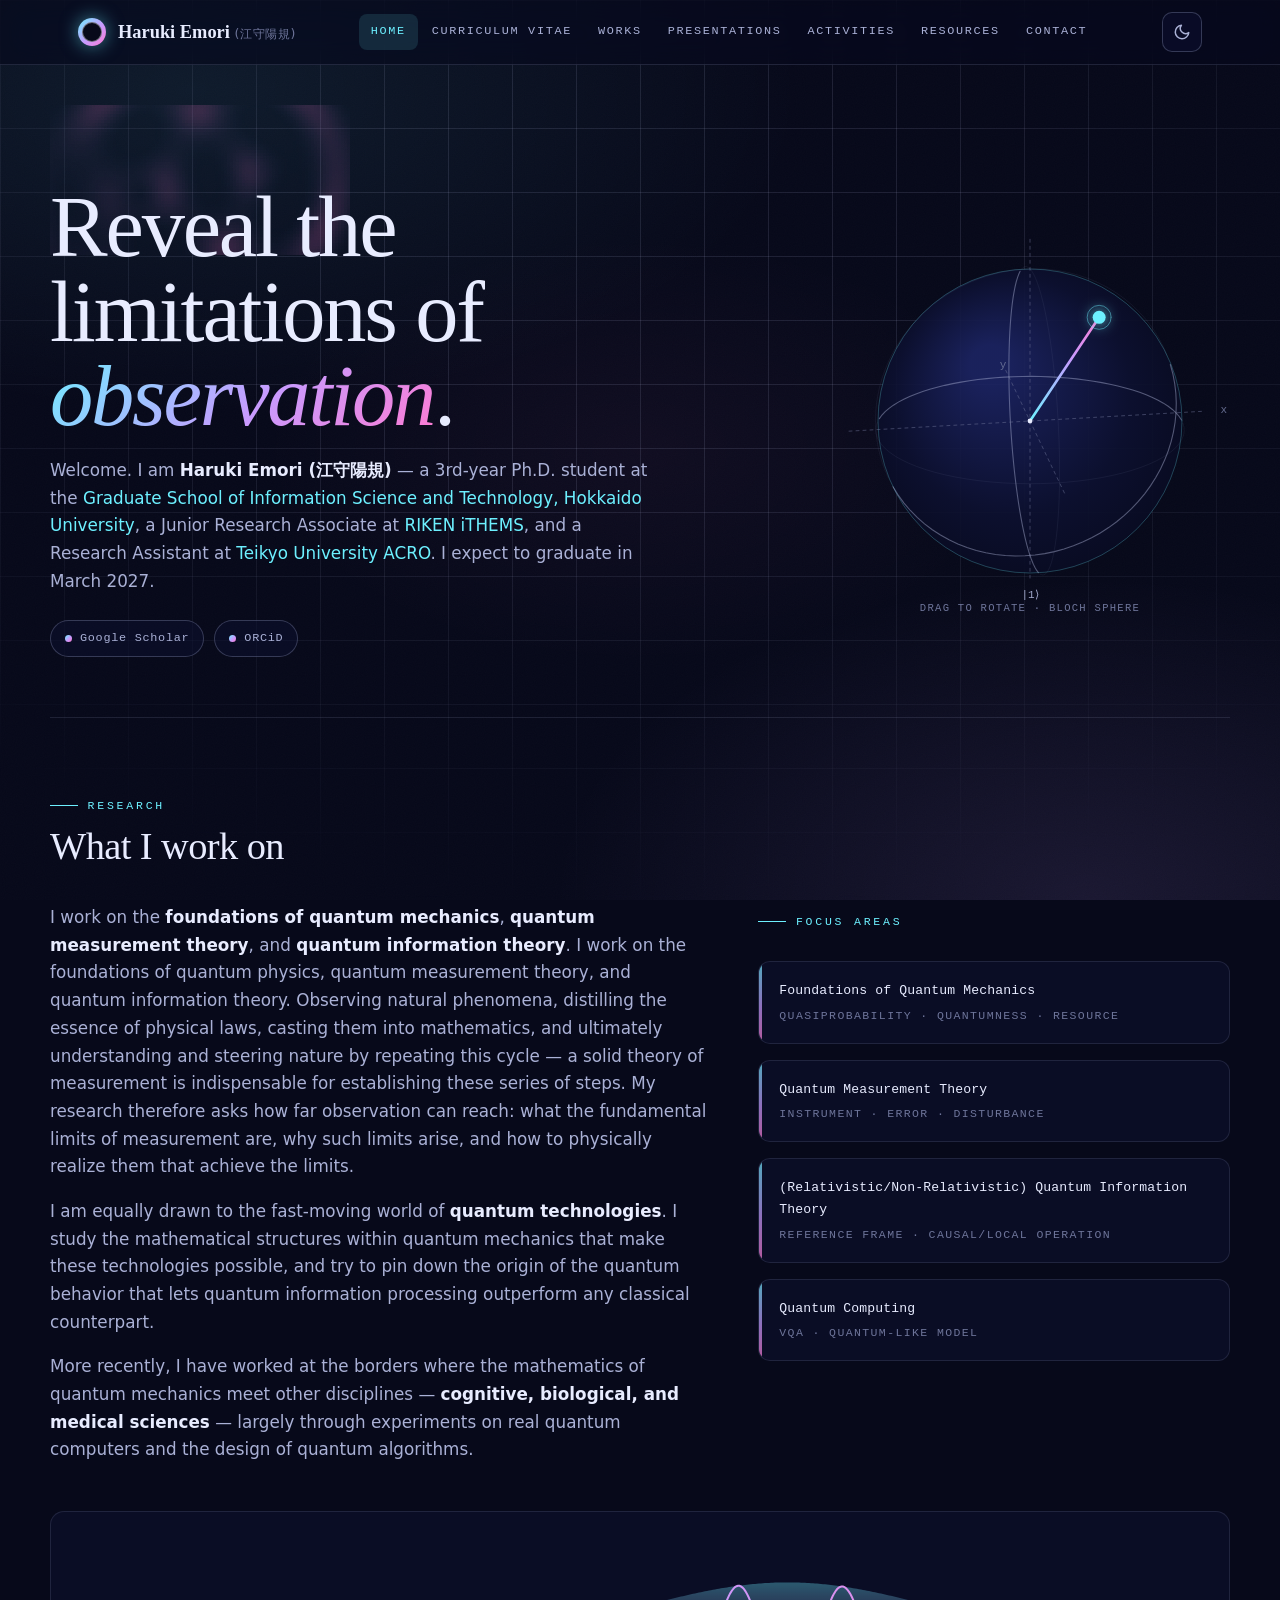
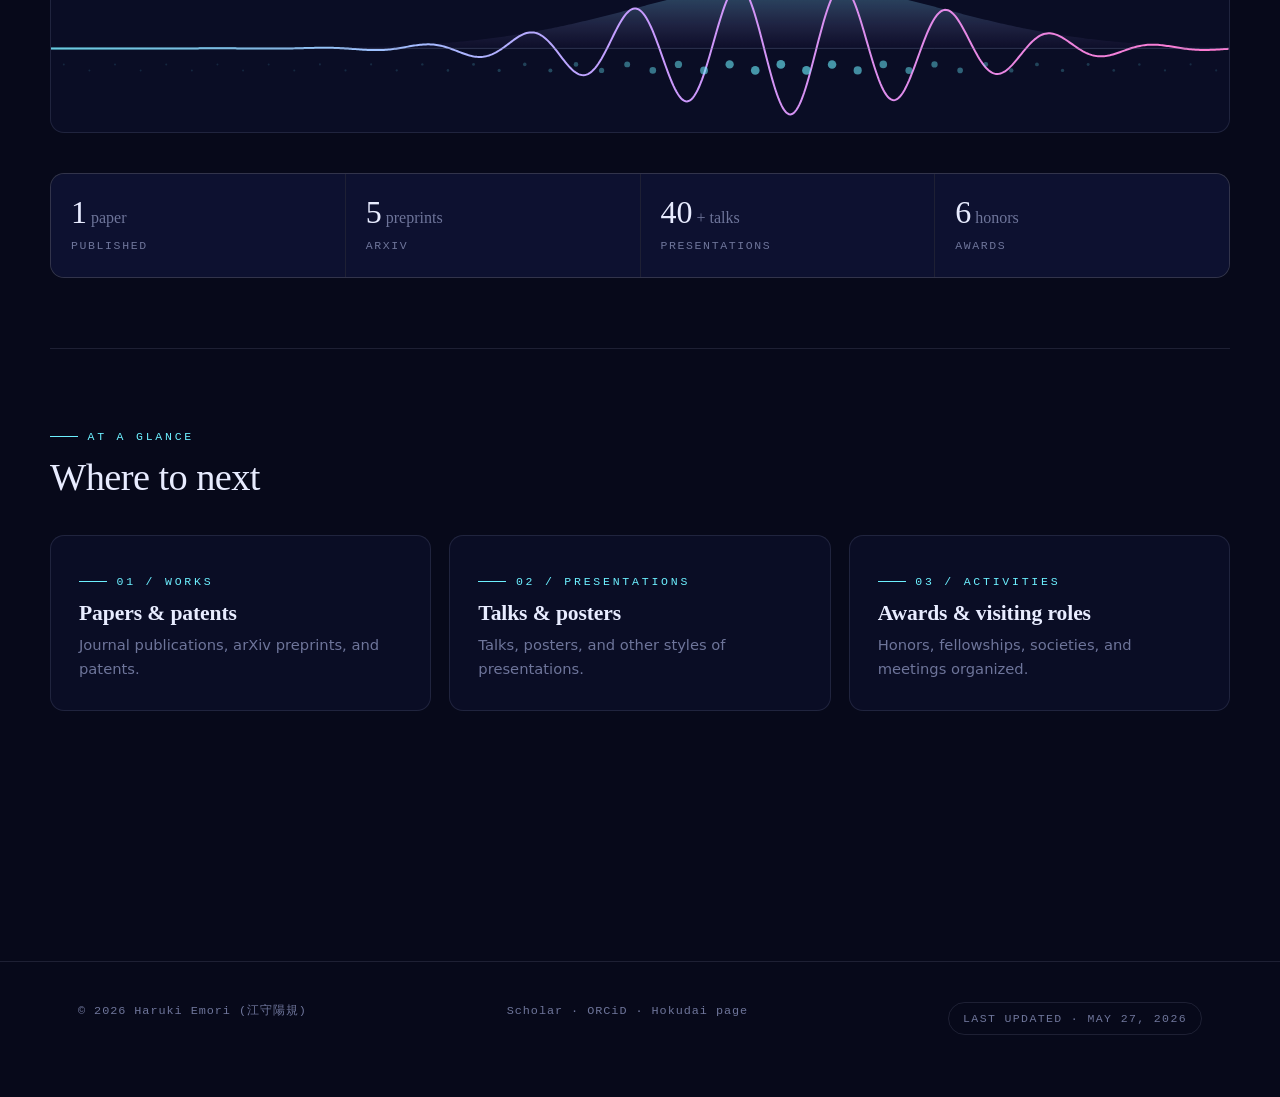
==== commit 8cc10c43: "Move update banner to footer section" ====
--- a/index.html
+++ b/index.html
@@ -50,11 +50,6 @@
 
       <div class="hero-grid">
         <div>
-          <div class="update-banner">
-            <span class="pulse-dot"></span>
-            Last updated · May 27, 2026
-          </div>
-
           <h1 class="hero-title">
             Reveal the limitations of <span class="accent">observation</span>.
           </h1>
@@ -173,6 +168,9 @@
         <a href="https://orcid.org/0009-0007-2264-9192">ORCiD</a> ·
         <a href="https://sites.google.com/elms.hokudai.ac.jp/haruki-emori/home">Hokudai page</a>
       </div>
+          <div class="update-banner">
+            Last updated · May 27, 2026
+          </div>
     </div>
   </footer>
 
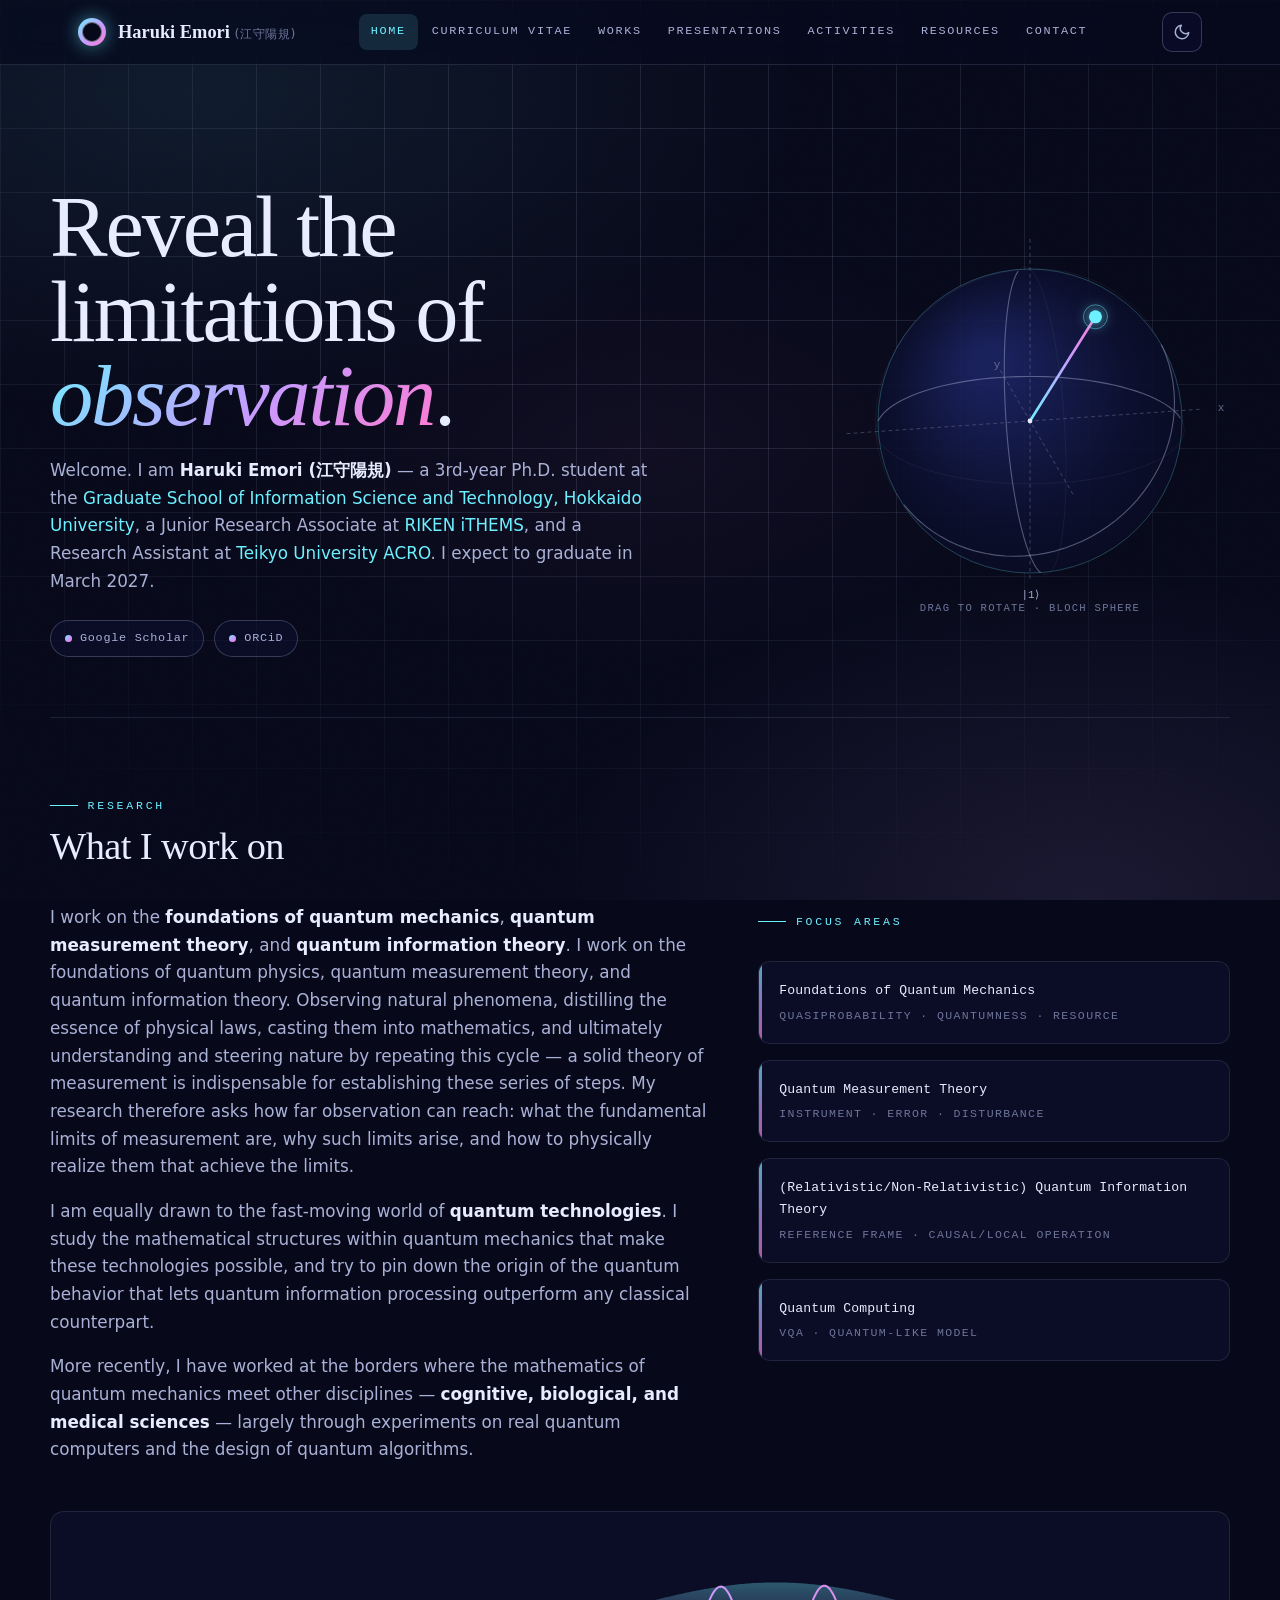
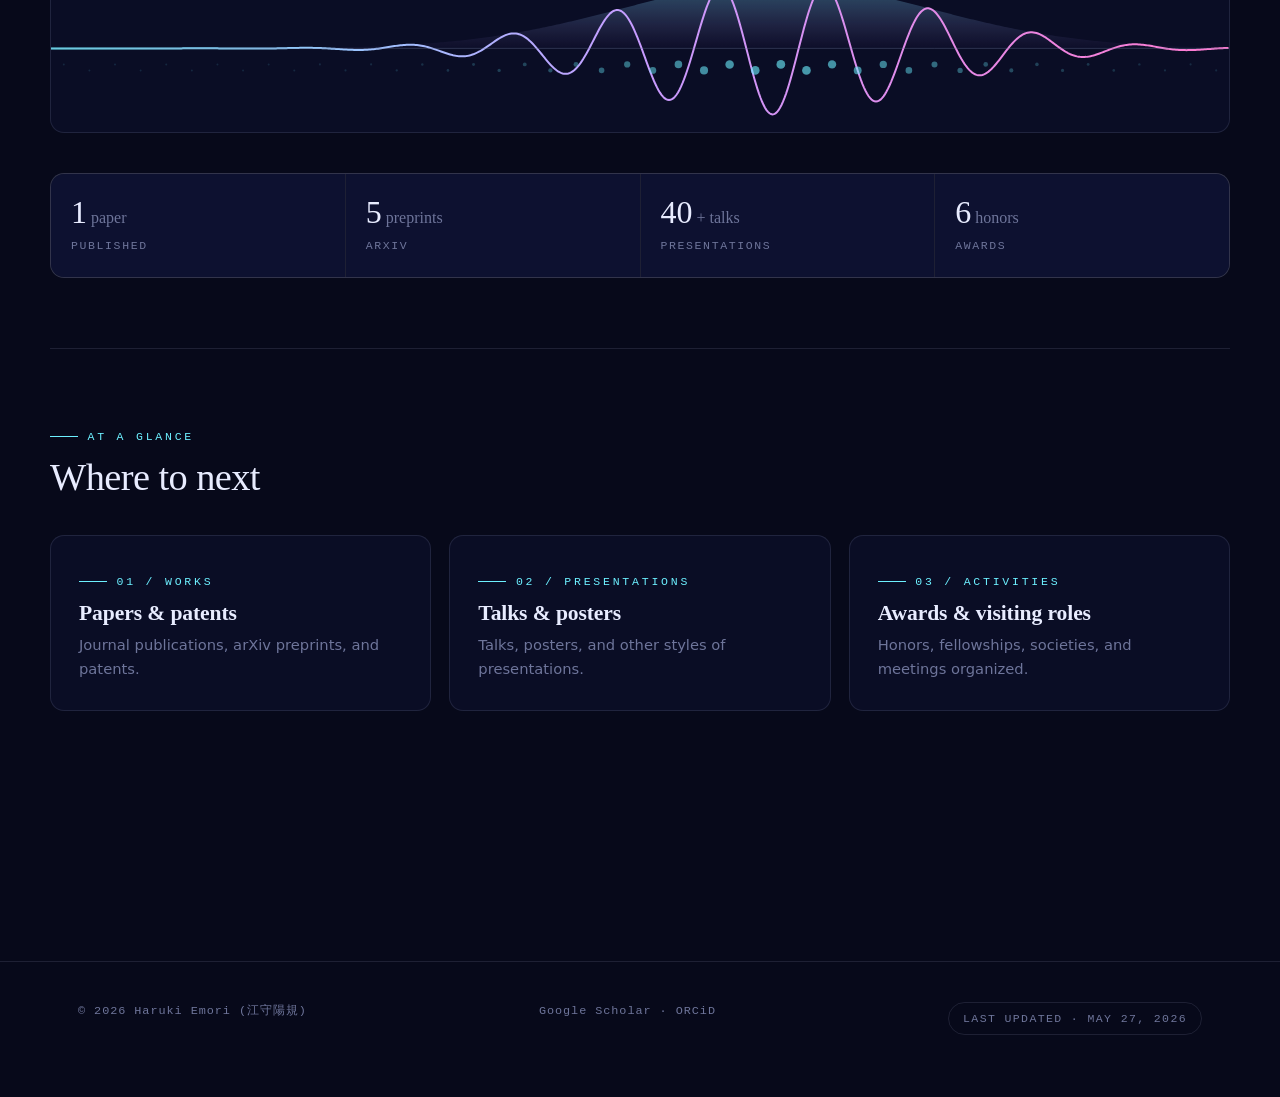
==== commit 52ec4ec5: "Remove canvas element and update footer links" ====
--- a/index.html
+++ b/index.html
@@ -46,8 +46,6 @@
   <main>
     <!-- ============ HERO ============ -->
     <section class="hero wrap reveal">
-      <canvas id="interference" class="interference" aria-hidden="true"></canvas>
-
       <div class="hero-grid">
         <div>
           <h1 class="hero-title">
@@ -164,13 +162,12 @@
     <div class="wrap foot-inner">
       <div>© 2026 Haruki Emori (江守陽規)</div>
       <div>
-        <a href="https://scholar.google.com/citations?user=4PC7-ycAAAAJ">Scholar</a> ·
-        <a href="https://orcid.org/0009-0007-2264-9192">ORCiD</a> ·
-        <a href="https://sites.google.com/elms.hokudai.ac.jp/haruki-emori/home">Hokudai page</a>
+        <a href="https://scholar.google.com/citations?user=4PC7-ycAAAAJ">Google Scholar</a> ·
+        <a href="https://orcid.org/0009-0007-2264-9192">ORCiD</a>
       </div>
-          <div class="update-banner">
-            Last updated · May 27, 2026
-          </div>
+        <div class="update-banner">
+        Last updated · May 27, 2026
+      </div>
     </div>
   </footer>
 
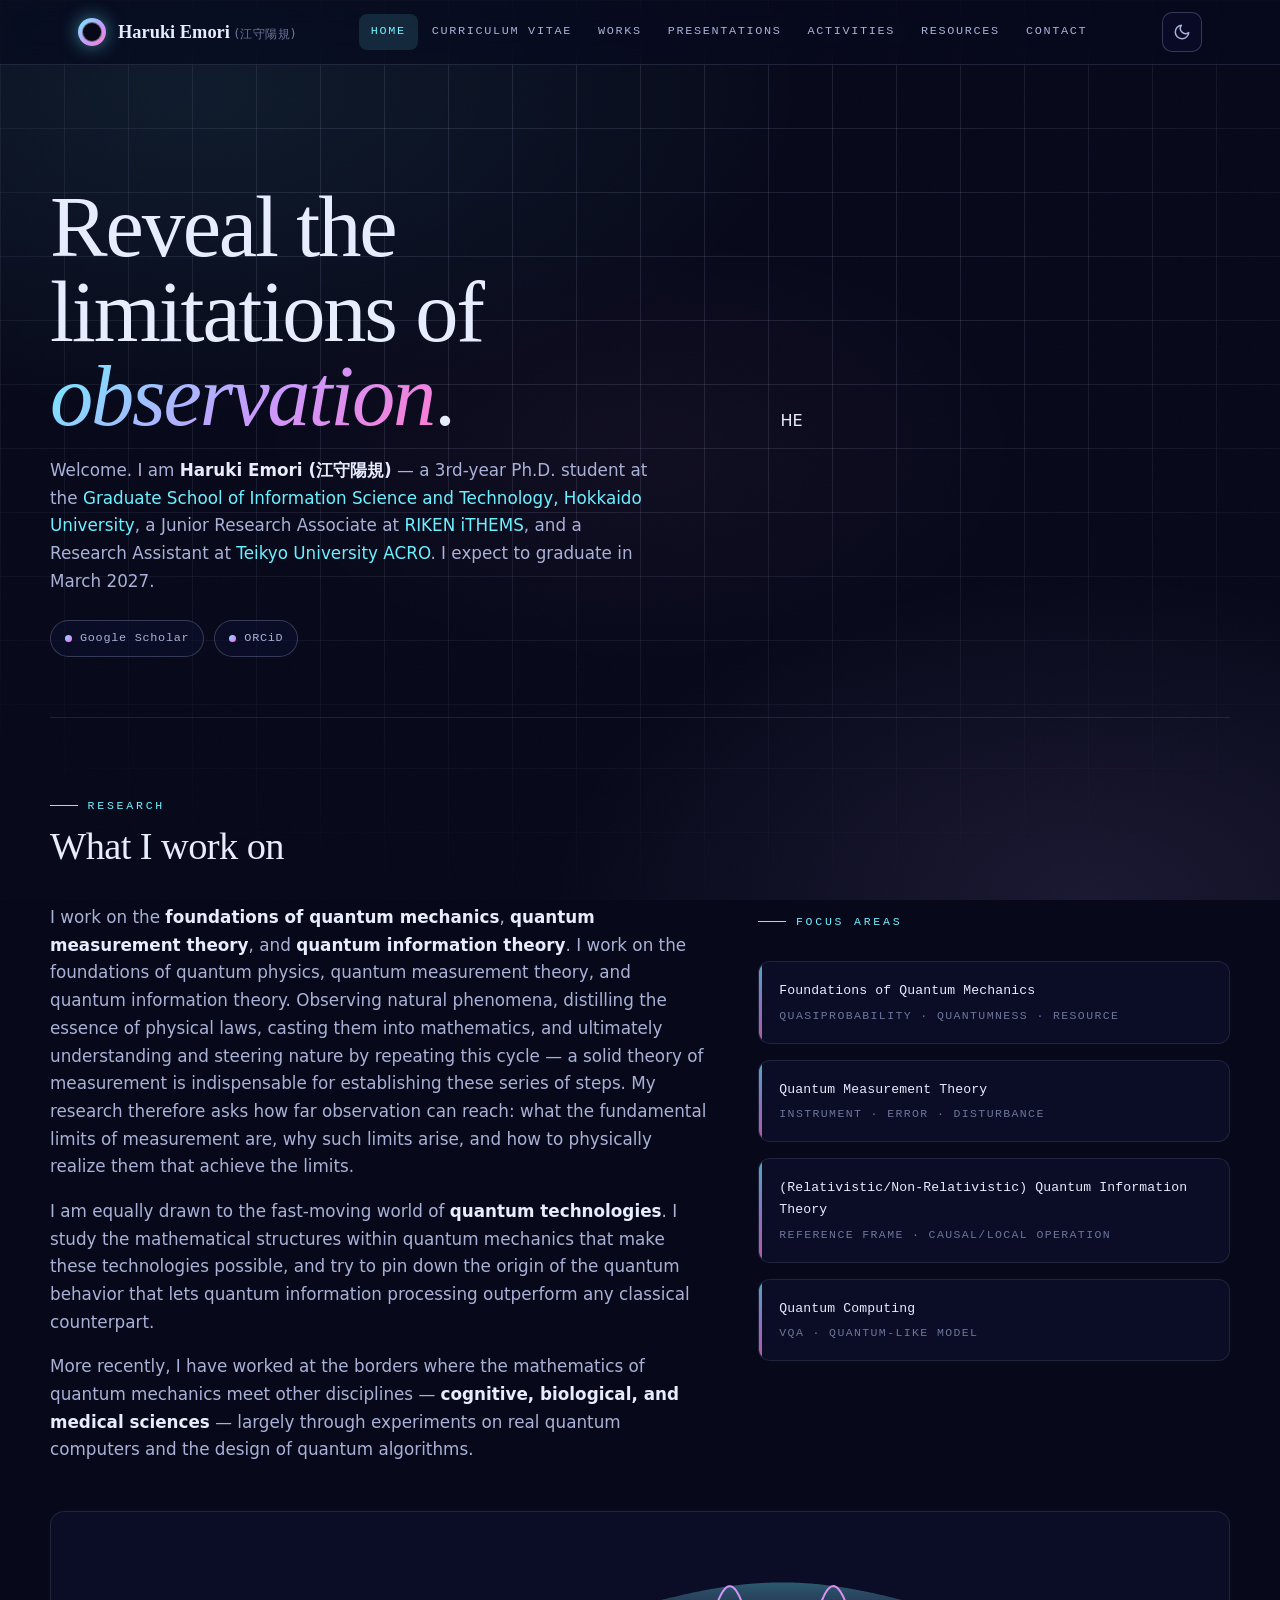
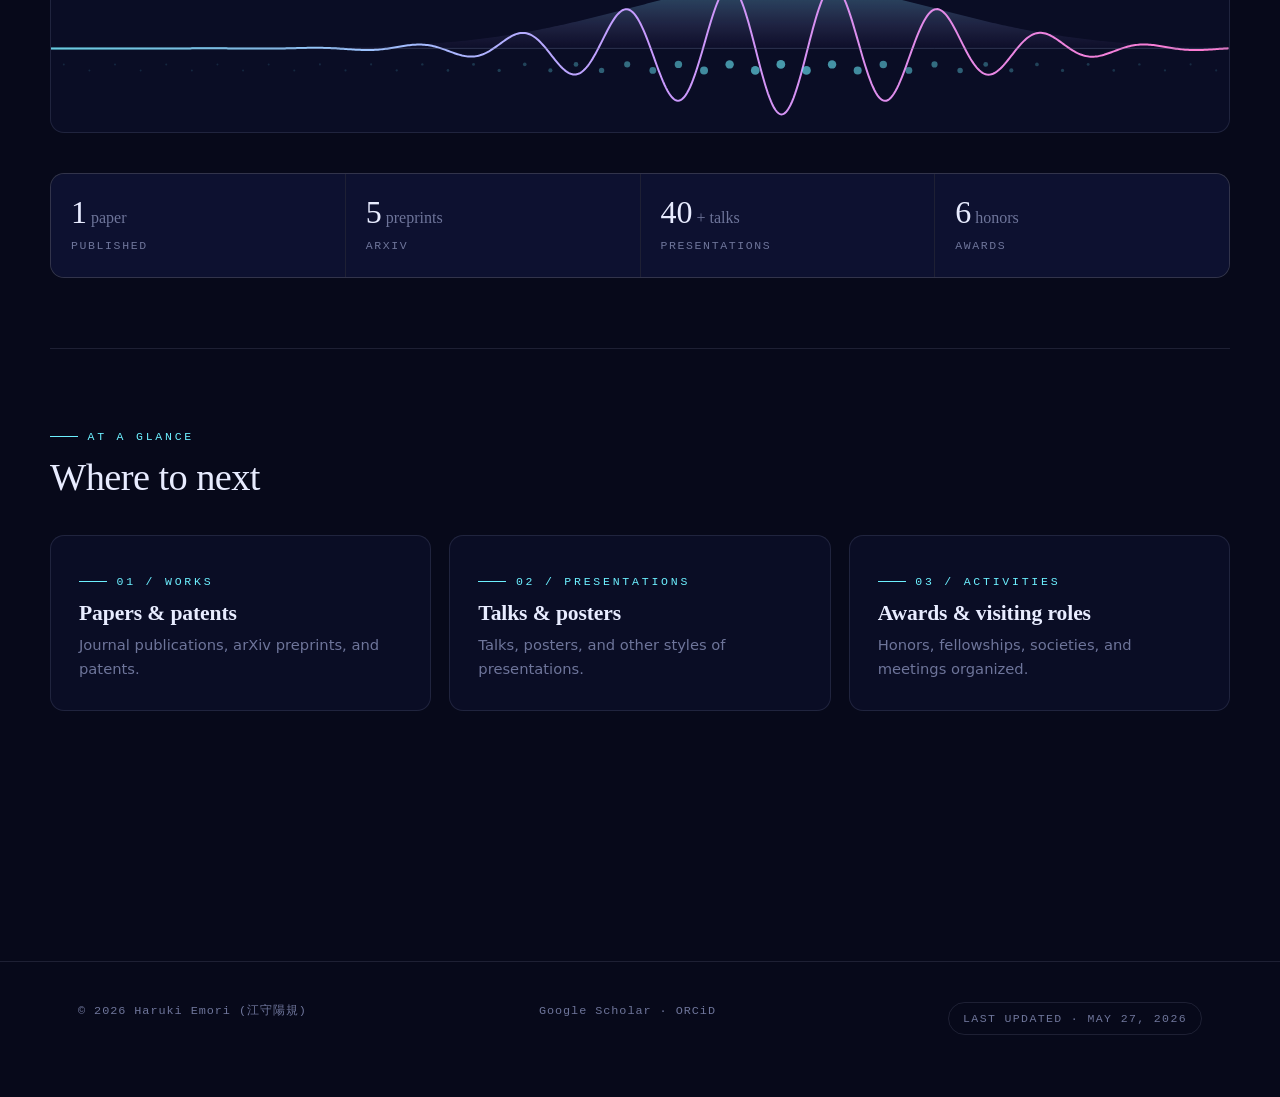
==== commit 33c589c1: "Revise title and description in index.html Updated the title and description meta tags for clarity." ====
--- a/index.html
+++ b/index.html
@@ -3,8 +3,8 @@
 <head>
   <meta charset="UTF-8" />
   <meta name="viewport" content="width=device-width, initial-scale=1.0" />
-  <title>Haruki Emori — Quantum Measurement &amp; Foundations</title>
-  <meta name="description" content="Personal site of Haruki Emori (江守陽規) — Ph.D. student at Hokkaido University working on quantum measurement theory, foundations of quantum theory, and quantum information." />
+  <title>Haruki Emori — Quantum Foundations, Measurement, &amp Information</title>
+  <meta name="description" content="Personal site of Haruki Emori (江守陽規) — Ph.D. student at Hokkaido University working on foundations of quantum mechanics, quantum measurement theory, and quantum information." />
   <script>(function(){try{if(localStorage.getItem('he-theme')==='light')document.documentElement.setAttribute('data-theme','light');}catch(e){}})();</script>
   <link rel="preconnect" href="https://fonts.googleapis.com">
   <link rel="preconnect" href="https://fonts.gstatic.com" crossorigin>
@@ -65,9 +65,9 @@
           </div>
         </div>
 
-        <div class="bloch-wrap" aria-hidden="true">
-          <canvas id="bloch"></canvas>
-          <div class="bloch-hint">drag to rotate · Bloch sphere</div>
+        <div class="hero-portrait">
+          <img src="assets/img/HE_Private.jpg" alt="Haruki Emori"
+               onerror="this.outerHTML='&lt;div class=&quot;fallback&quot;&gt;HE&lt;/div&gt;'">
         </div>
       </div>
     </section>
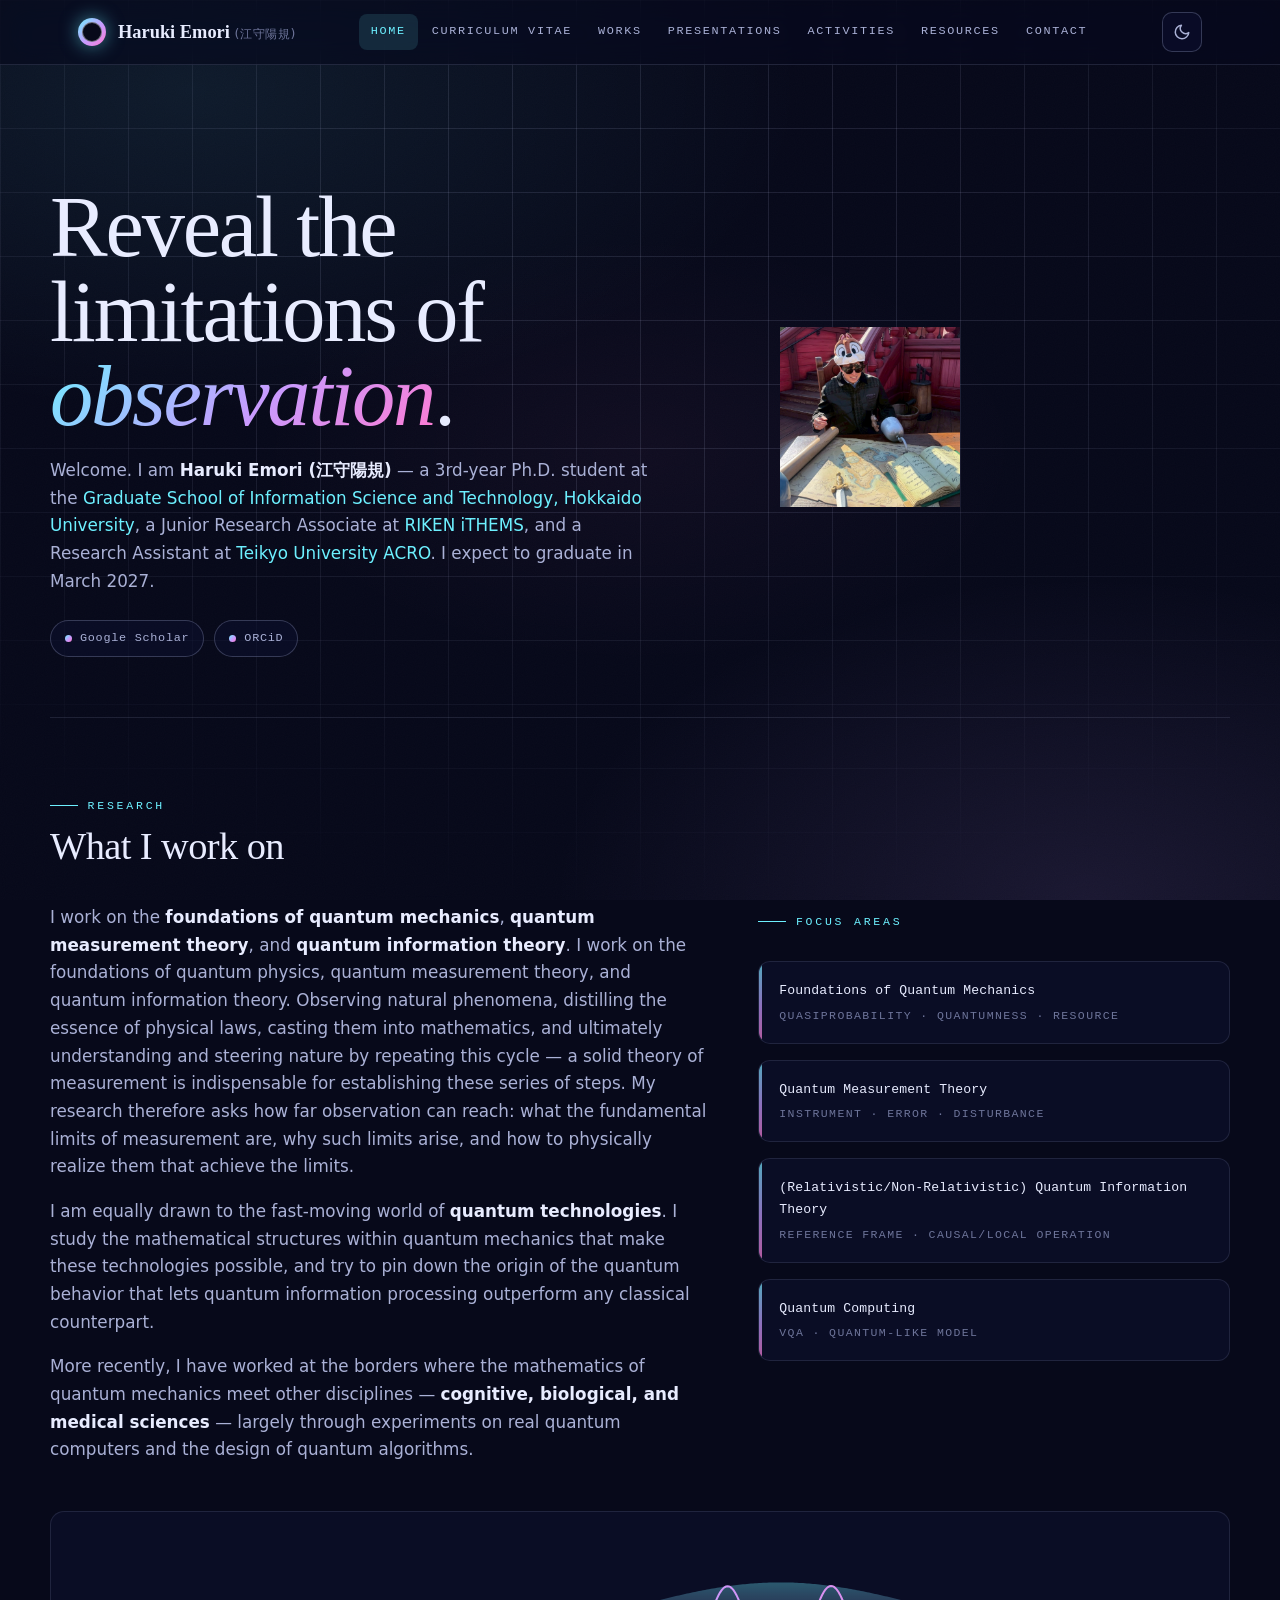
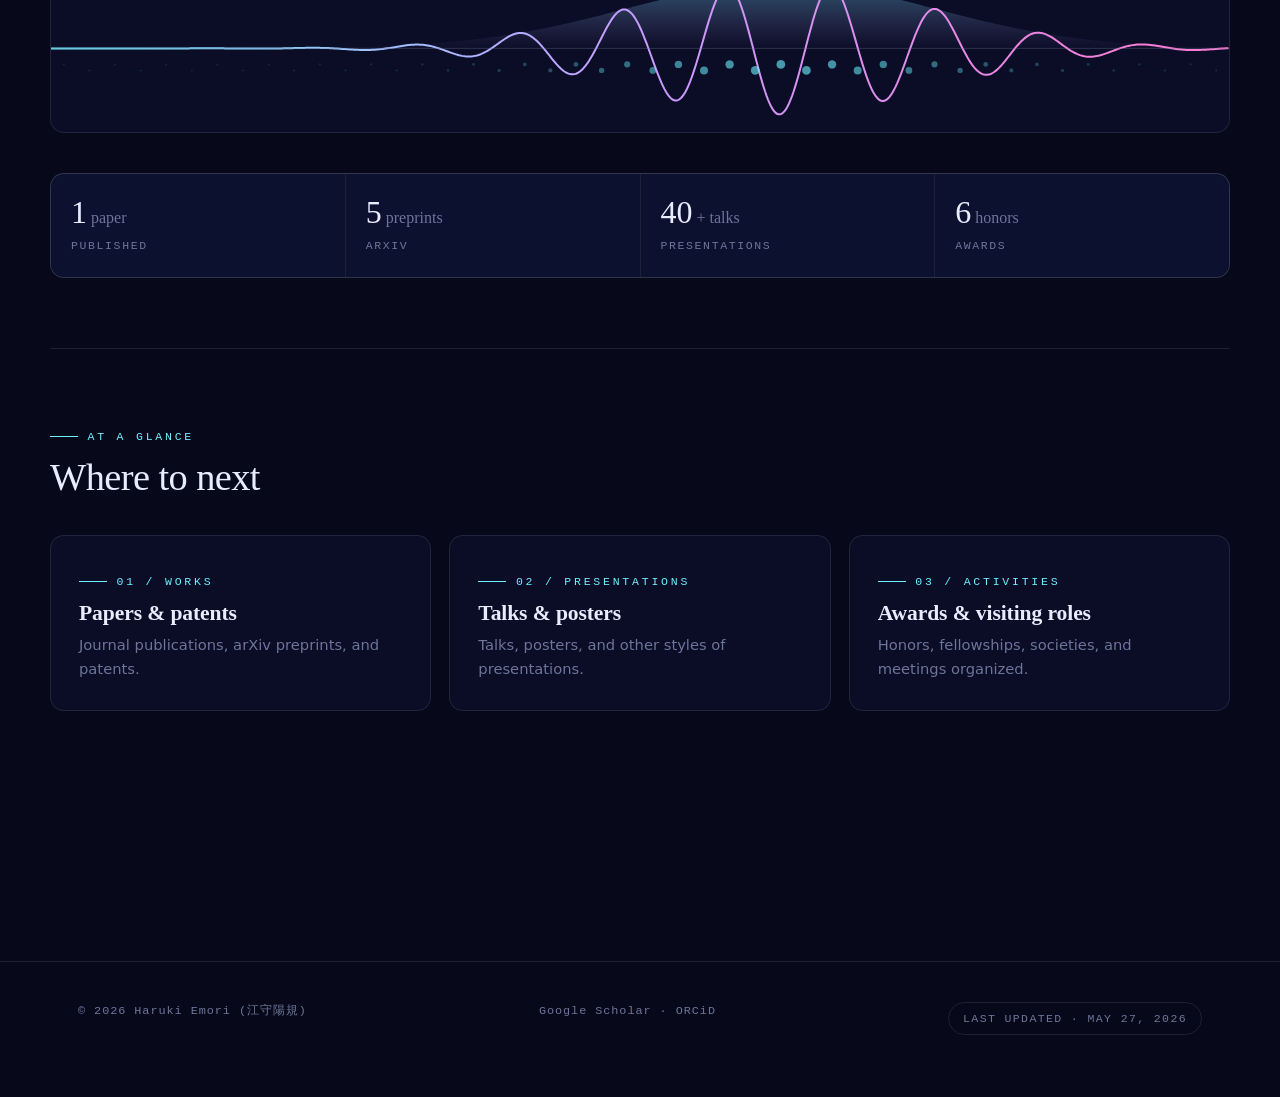
==== commit 75eeca6b: "Remove empty line in index.html" ====
--- a/index.html
+++ b/index.html
@@ -64,11 +64,13 @@
             <a class="id-link" href="https://orcid.org/0009-0007-2264-9192" target="_blank" rel="noopener"><span class="dot"></span> ORCiD</a>
           </div>
         </div>
-
+        
         <div class="hero-portrait">
           <img src="assets/img/HE_Private.jpg" alt="Haruki Emori"
+               style="width: 40%; height: auto;"
                onerror="this.outerHTML='&lt;div class=&quot;fallback&quot;&gt;HE&lt;/div&gt;'">
         </div>
+        
       </div>
     </section>
 
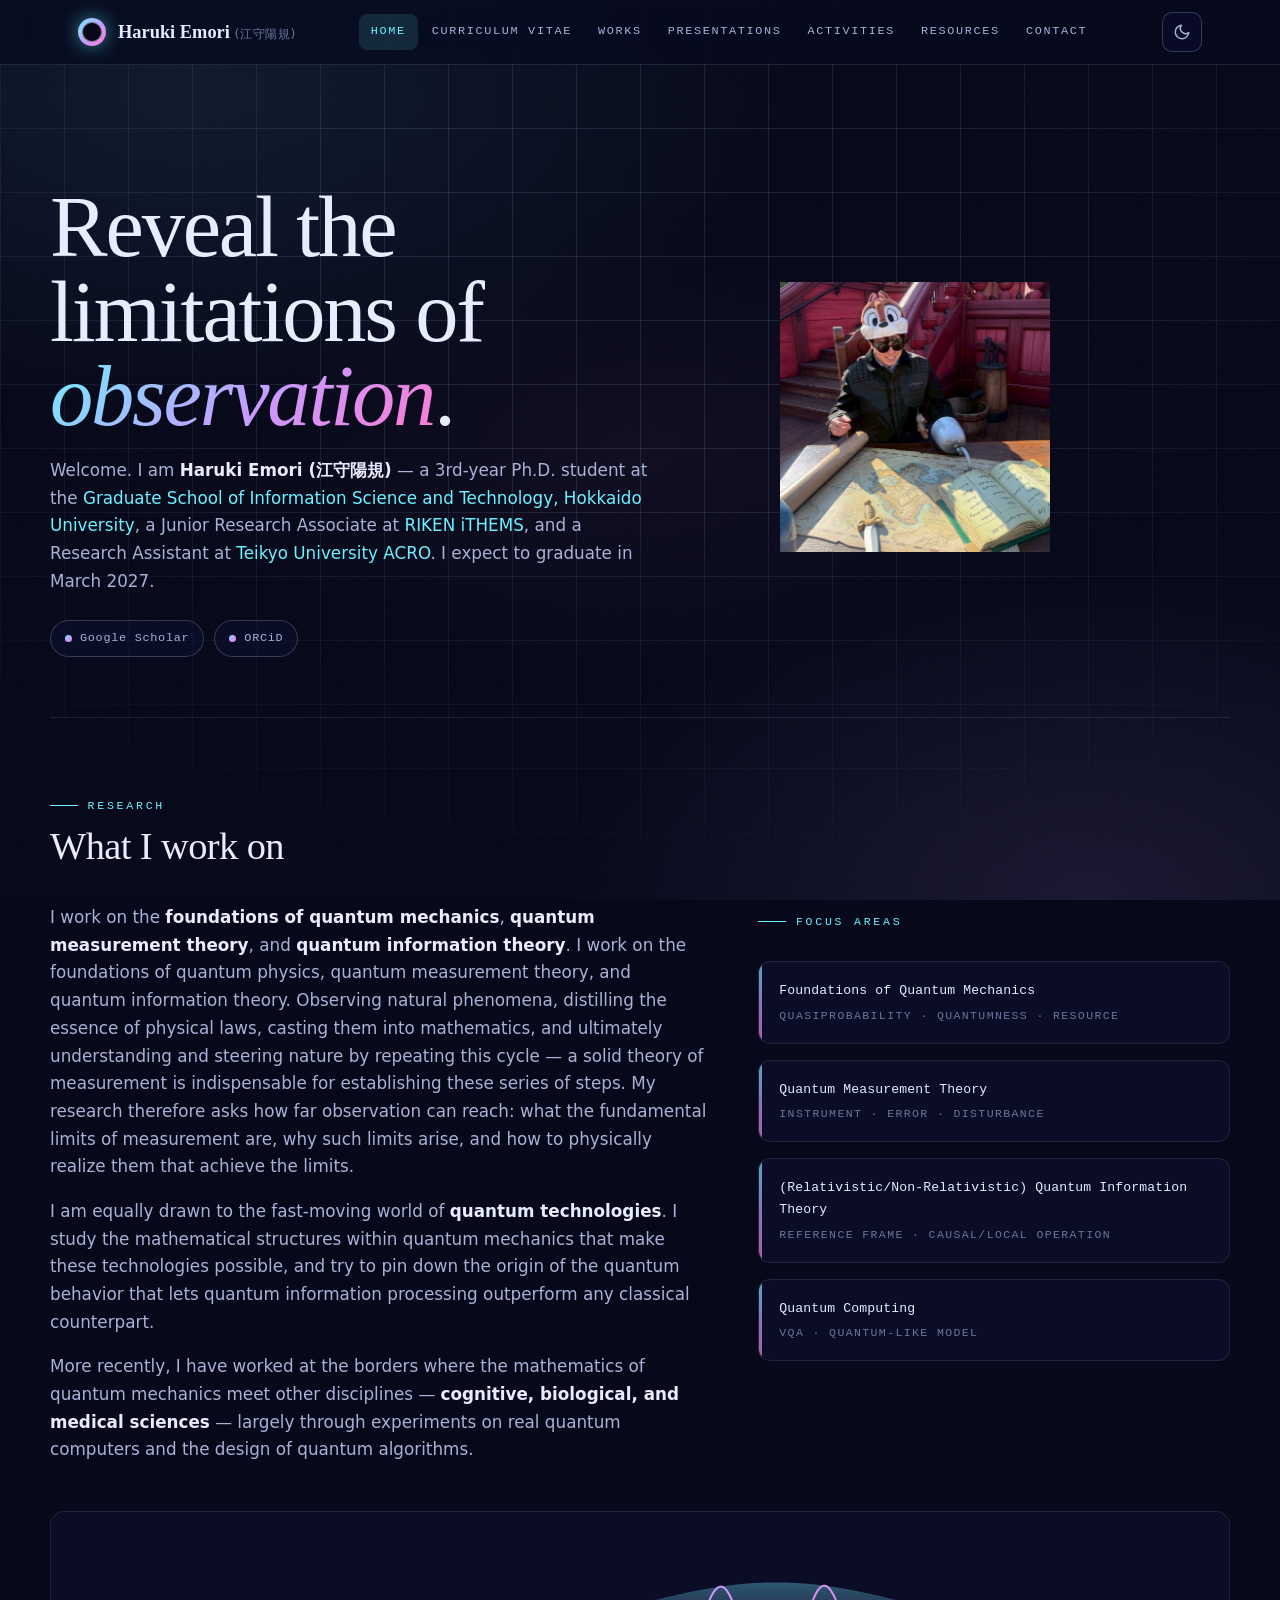
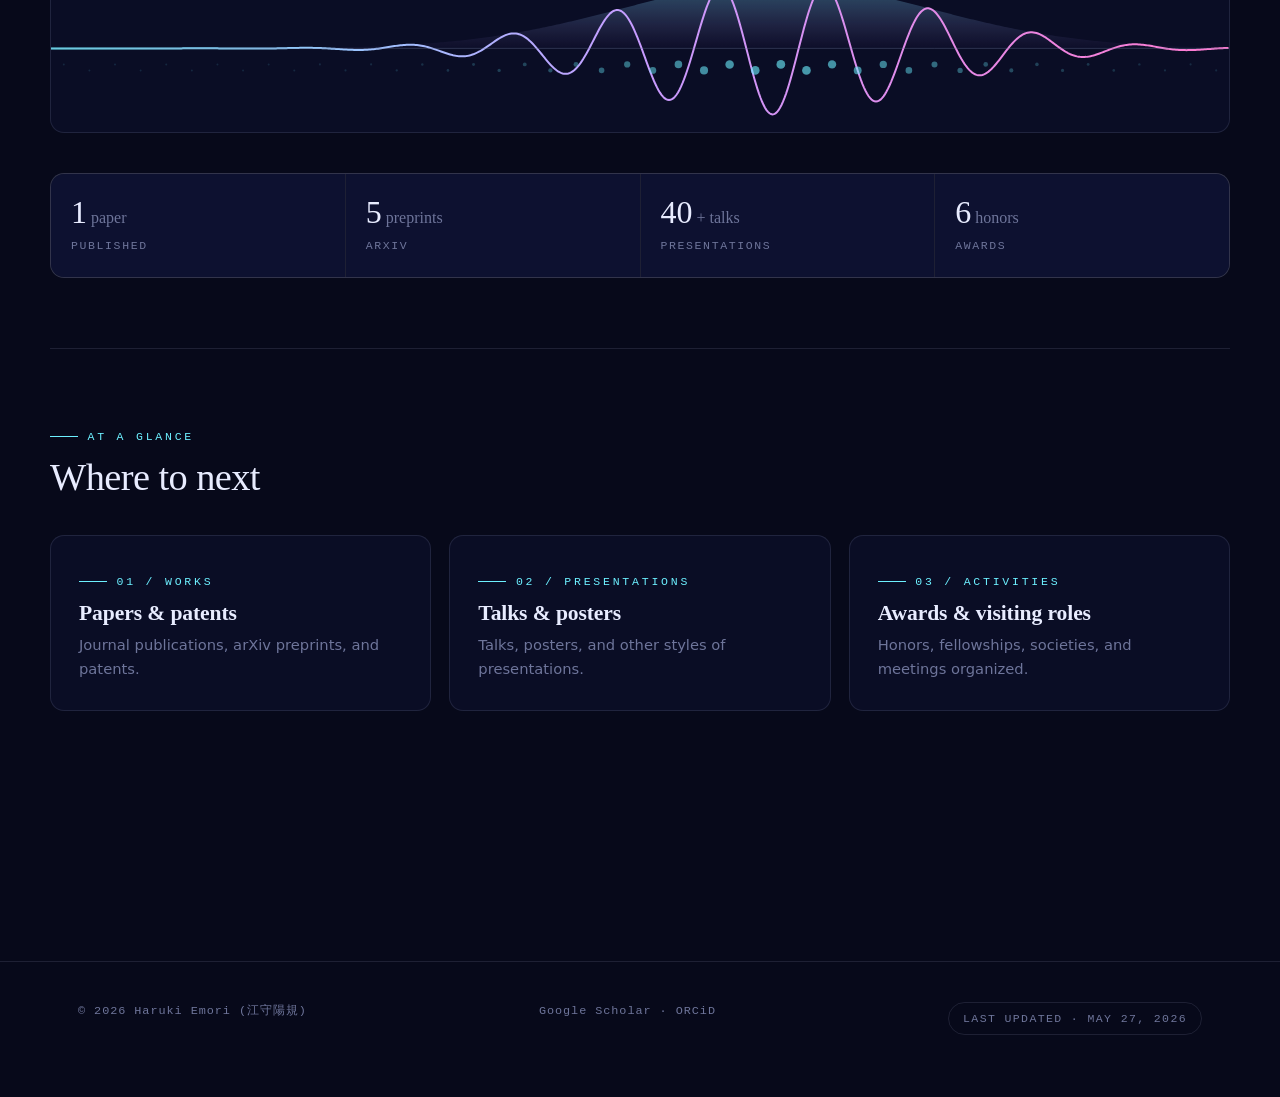
==== commit 35678262: "Change hero portrait image width to 60%" ====
--- a/index.html
+++ b/index.html
@@ -67,7 +67,7 @@
         
         <div class="hero-portrait">
           <img src="assets/img/HE_Private.jpg" alt="Haruki Emori"
-               style="width: 40%; height: auto;"
+               style="width: 60%; height: auto;"
                onerror="this.outerHTML='&lt;div class=&quot;fallback&quot;&gt;HE&lt;/div&gt;'">
         </div>
         
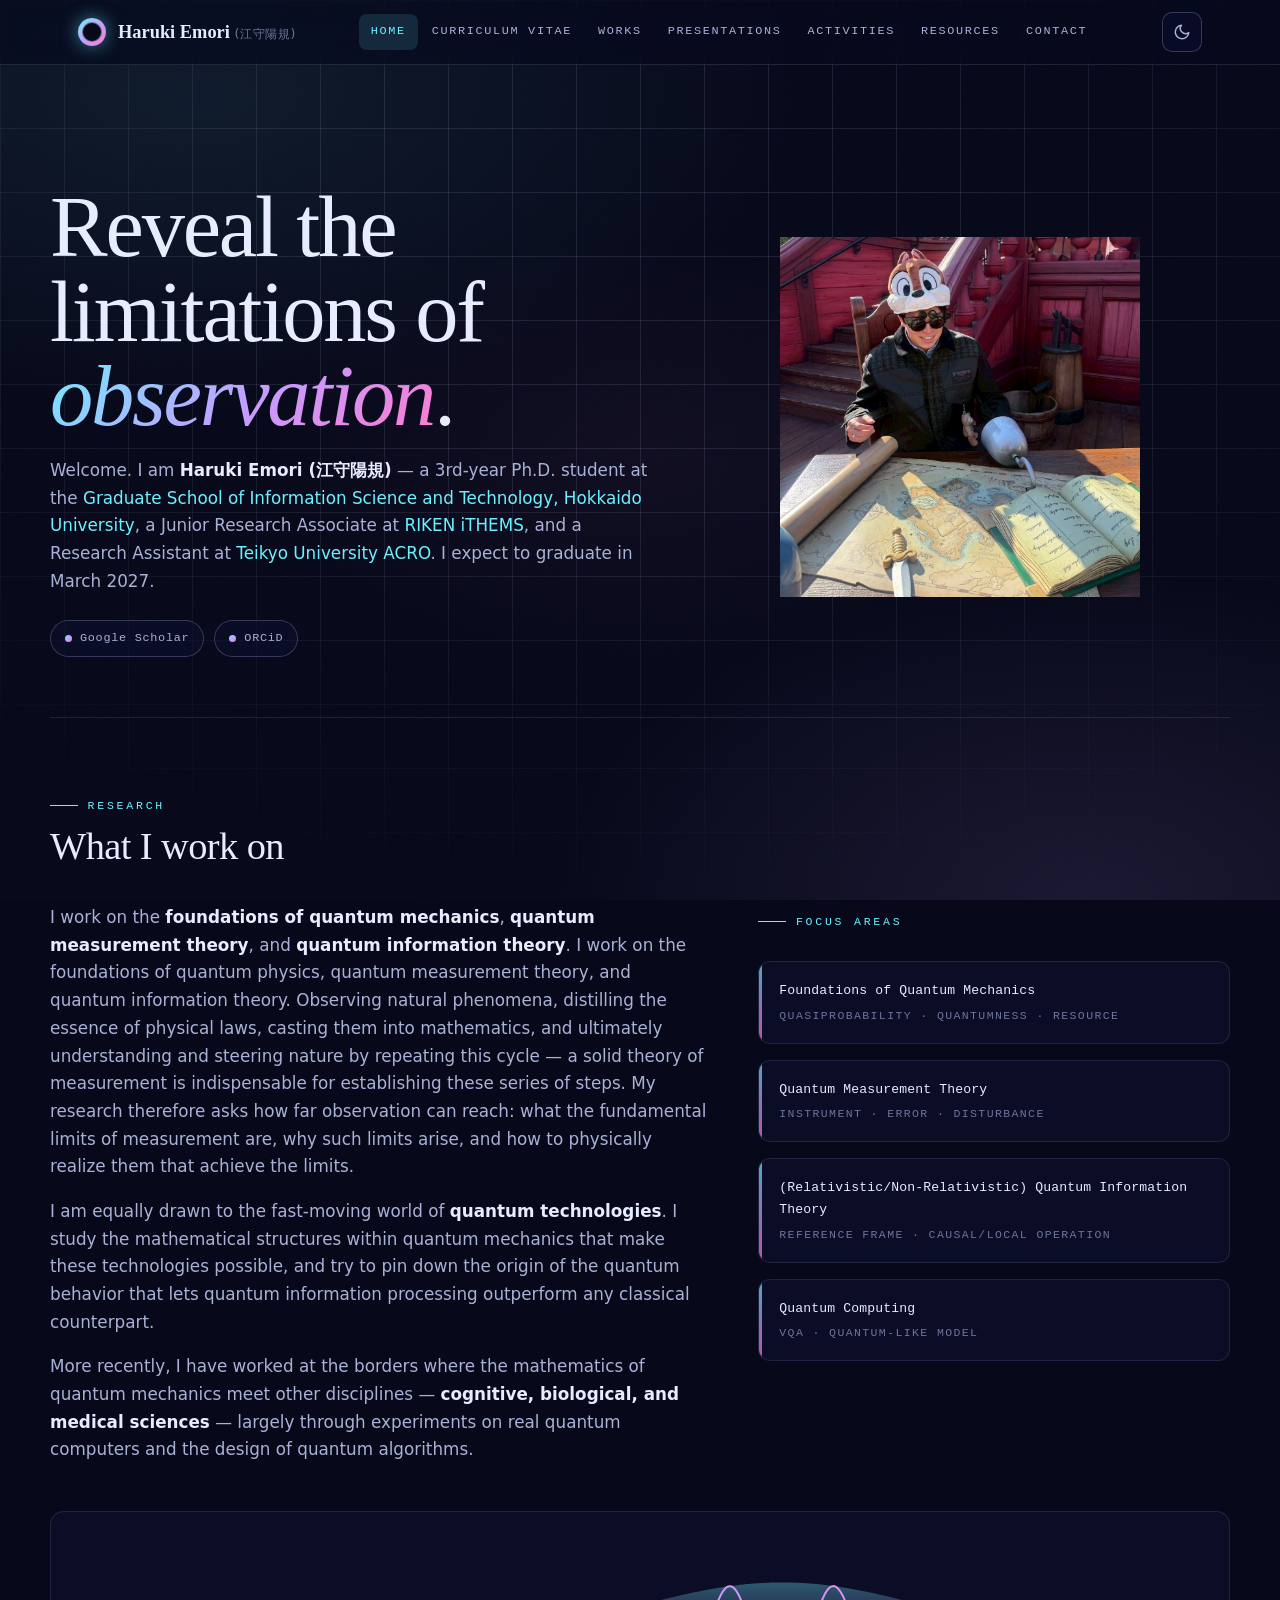
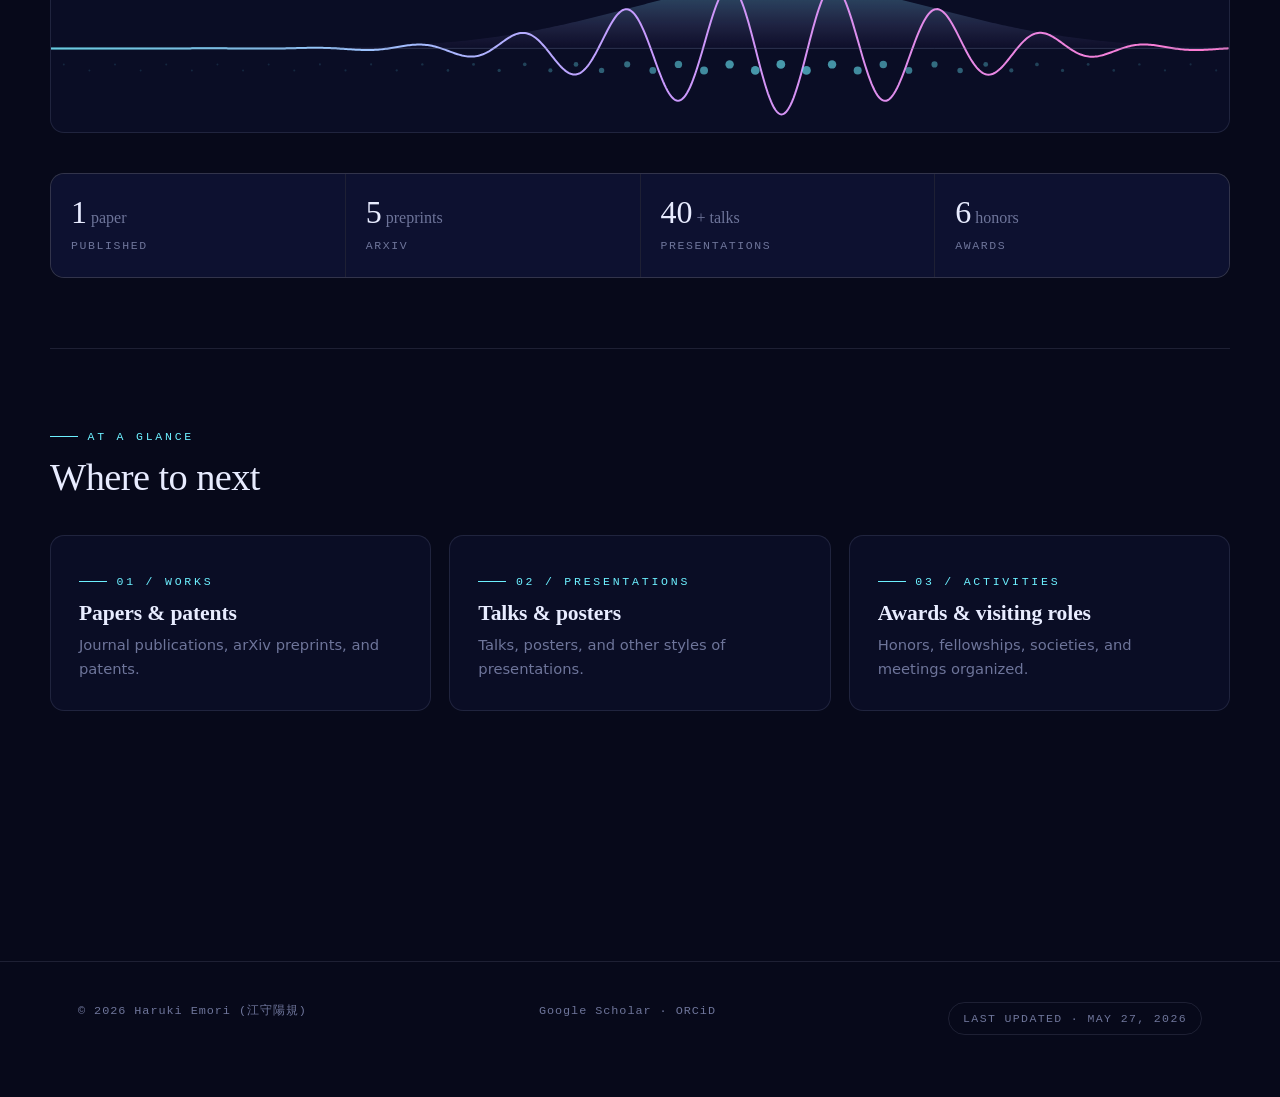
==== commit b3f20f28: "Adjust image width and remove unused scripts" ====
--- a/index.html
+++ b/index.html
@@ -67,7 +67,7 @@
         
         <div class="hero-portrait">
           <img src="assets/img/HE_Private.jpg" alt="Haruki Emori"
-               style="width: 60%; height: auto;"
+               style="width: 80%; height: auto;"
                onerror="this.outerHTML='&lt;div class=&quot;fallback&quot;&gt;HE&lt;/div&gt;'">
         </div>
         
@@ -175,8 +175,6 @@
 
   <script src="assets/js/site.js"></script>
   <script>
-    startInterference("interference");
-    startBloch("bloch");
     startWavefunction("wave");
   </script>
 </body>
